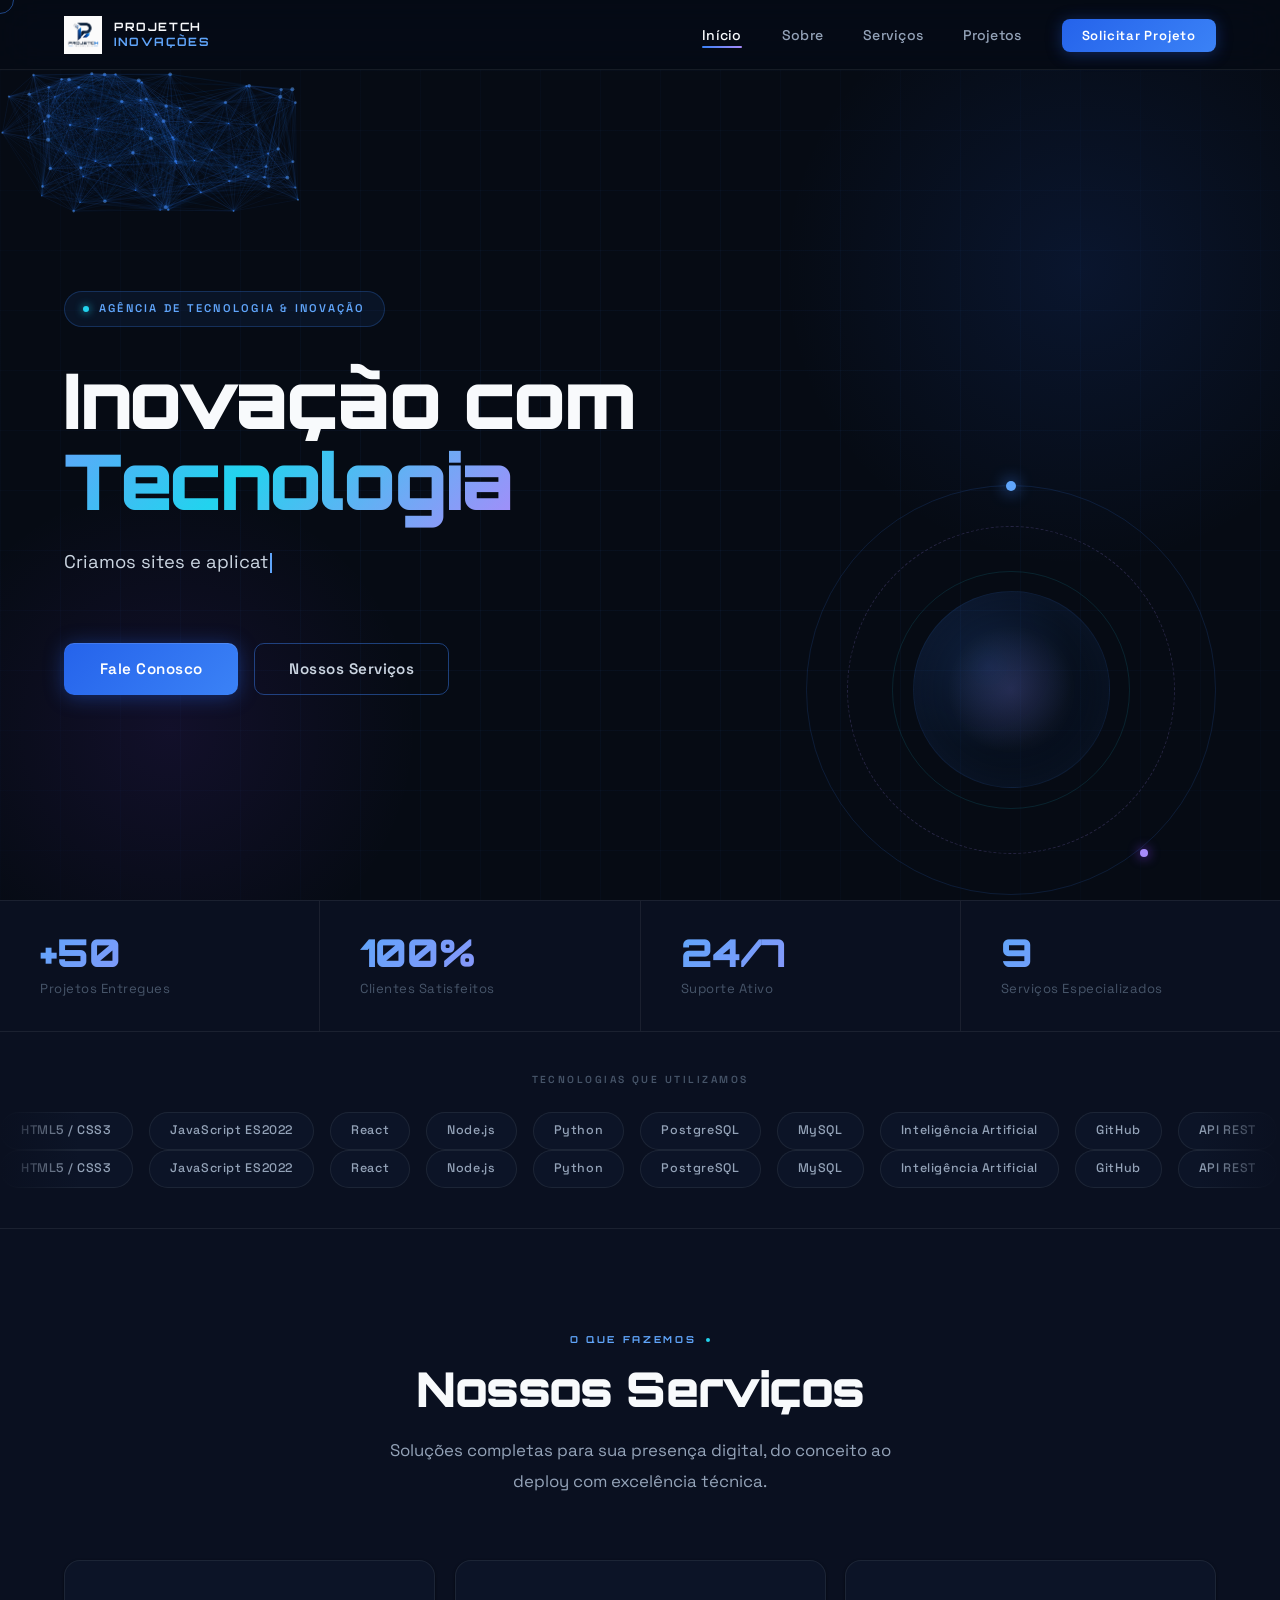
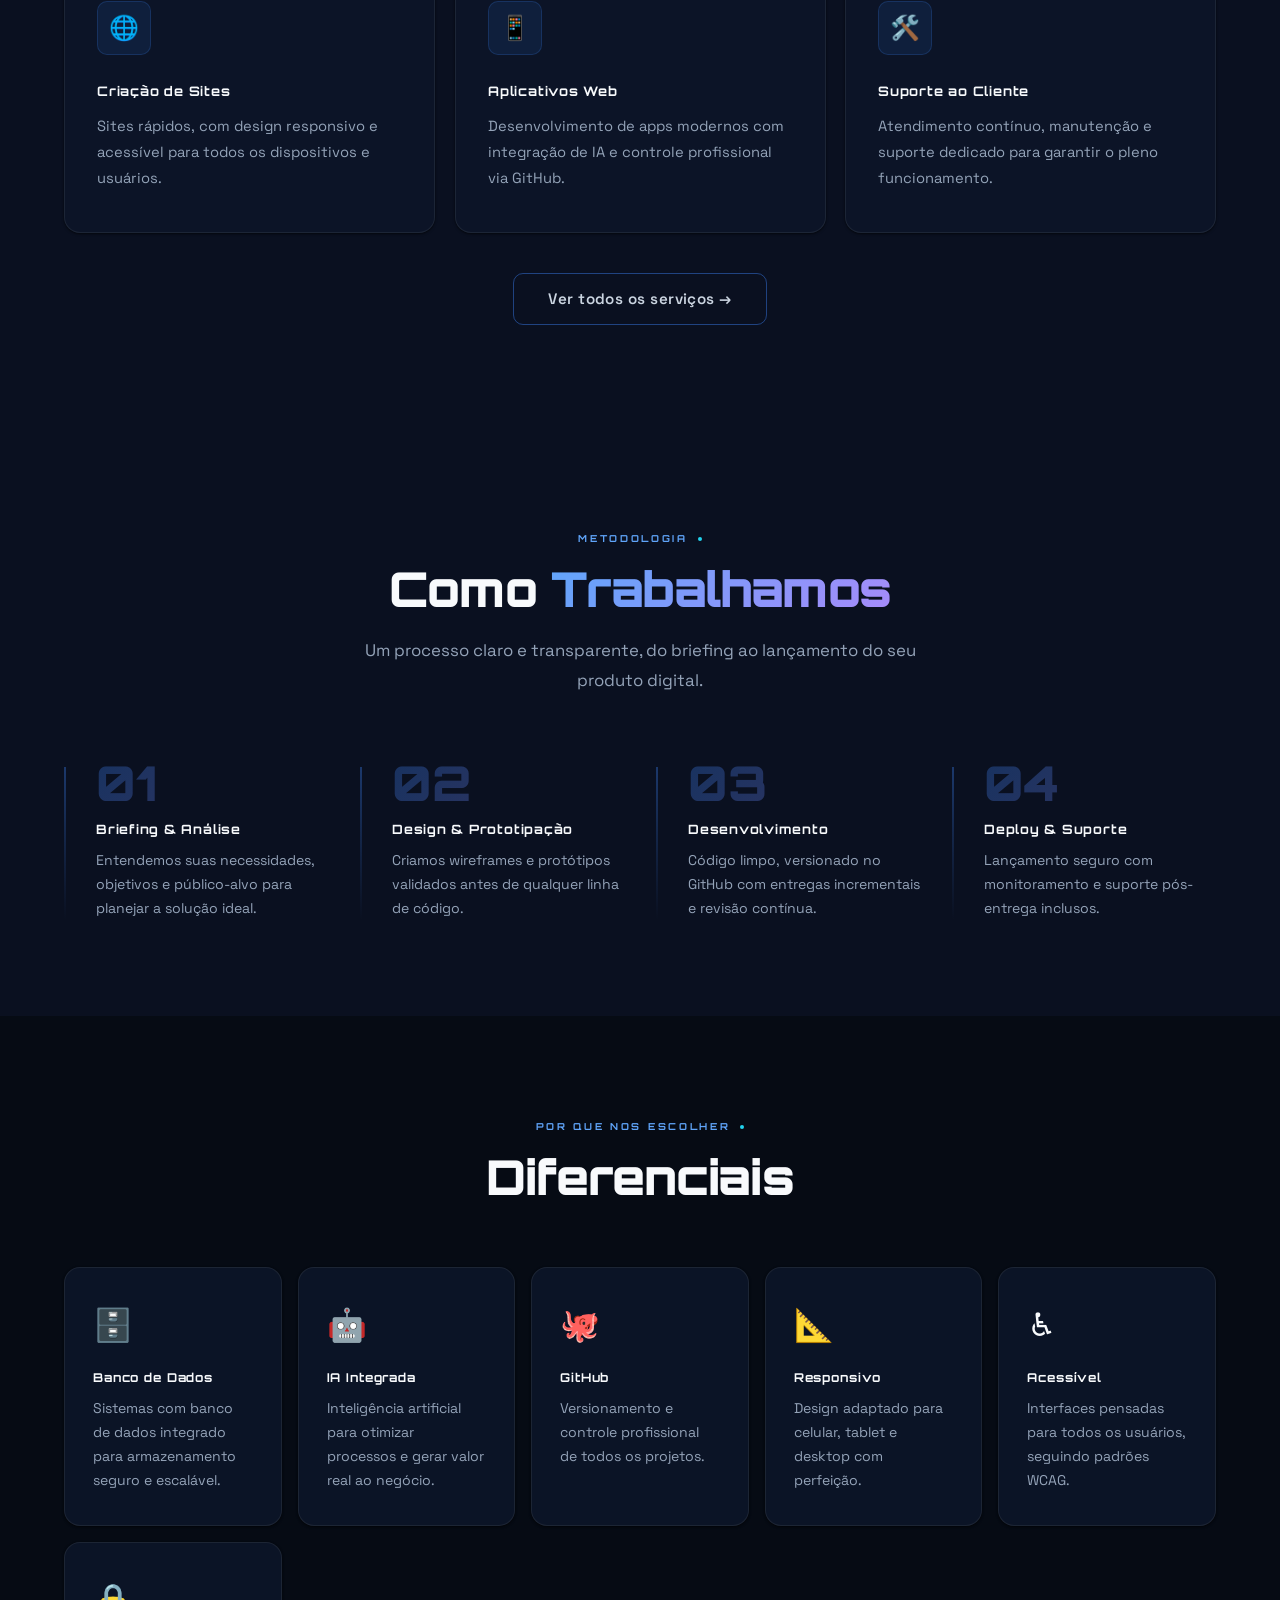
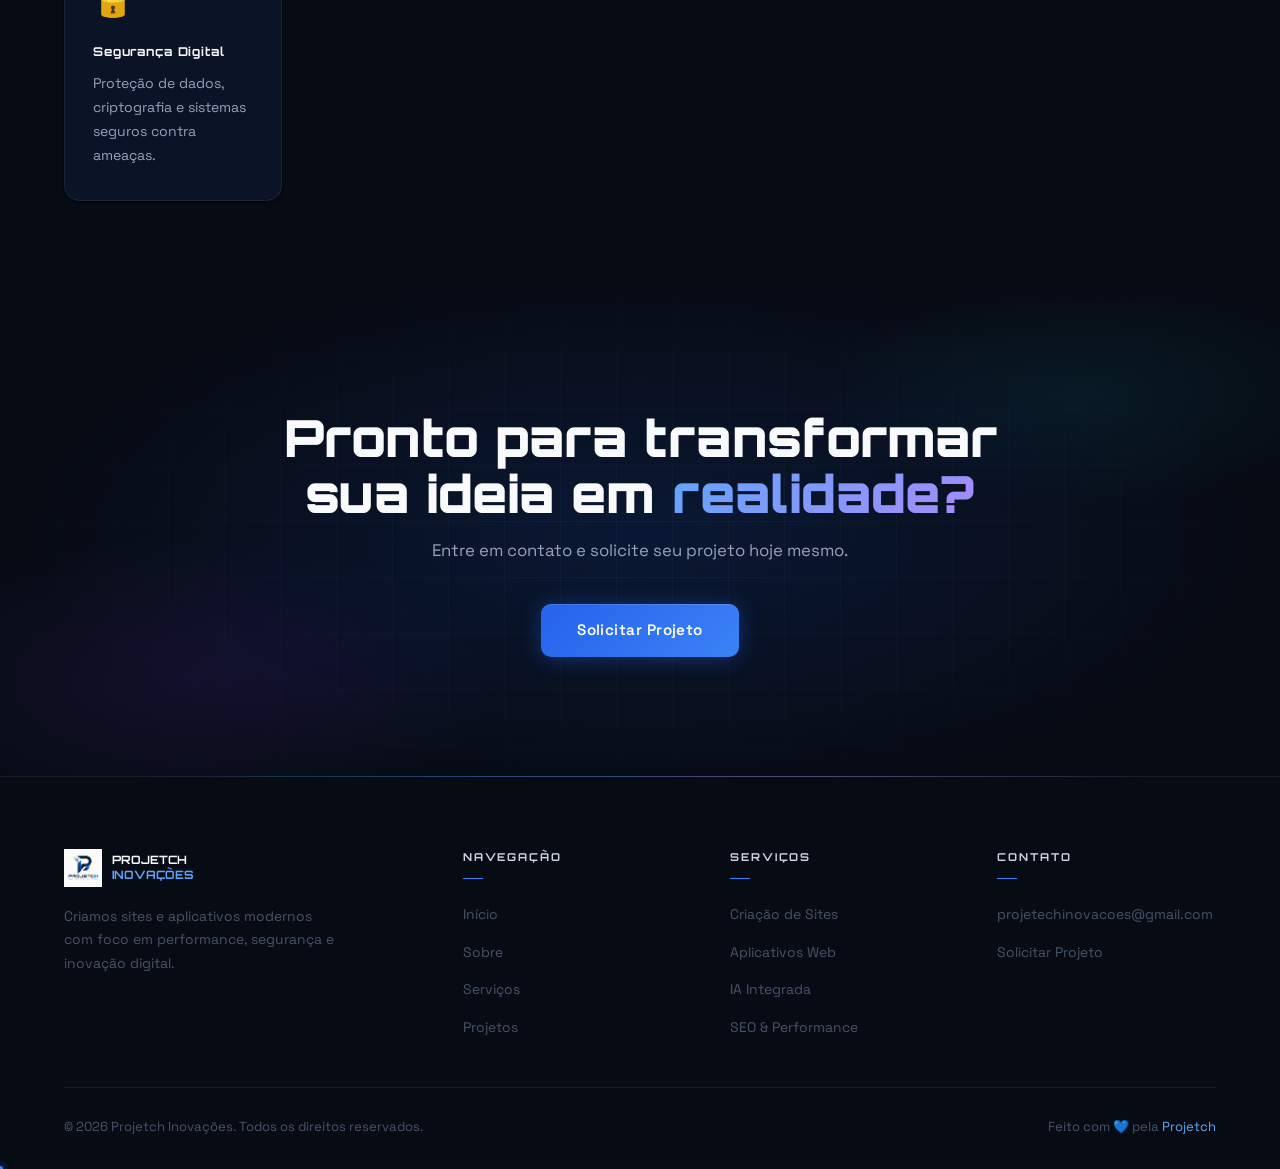
==== index.html @ 0b5f87e4 "redesign: dark premium theme with modern interactivity - Complete visual overhaul to dark tech aesth" ====
<!DOCTYPE html>
<html lang="pt-BR">
<head>
  <meta charset="UTF-8">
  <meta name="viewport" content="width=device-width, initial-scale=1.0">
  <meta name="description" content="Projetch Inovações — Agência de tecnologia especializada em sites, aplicativos, IA integrada e segurança digital.">
  <title>Projetch Inovações | Início</title>
  <link rel="preconnect" href="https://fonts.googleapis.com">
  <link rel="preconnect" href="https://fonts.gstatic.com" crossorigin>
  <link rel="stylesheet" href="style.css">
</head>
<body>

<!-- ══ LOADING SCREEN ══ -->
<div id="loader" aria-hidden="true">
  <div class="loader-logo">PROJETCH</div>
  <div class="loader-bar"><div class="loader-bar-fill"></div></div>
</div>

<!-- ══ NAV ══ -->
<nav role="navigation" aria-label="Navegação principal">
  <a class="nav-logo" href="index.html" aria-label="Projetch Inovações — Página inicial">
    <img src="logo_Projetch.png" alt="Logo Projetch" onerror="this.style.display='none'">
    <div class="nav-logo-text">PROJETCH<br><span>INOVAÇÕES</span></div>
  </a>
  <ul class="nav-links" role="list">
    <li><a href="index.html">Início</a></li>
    <li><a href="sobre.html">Sobre</a></li>
    <li><a href="servicos.html">Serviços</a></li>
    <li><a href="projetos.html">Projetos</a></li>
    <li><a href="contato.html" class="nav-cta">Solicitar Projeto</a></li>
  </ul>
  <button class="hamburger" id="hamburger" onclick="toggleMobile()" aria-label="Abrir menu" aria-expanded="false">
    <span></span><span></span><span></span>
  </button>
</nav>

<!-- ══ MOBILE MENU ══ -->
<nav class="mobile-menu" id="mobile-menu" aria-label="Menu mobile">
  <a href="index.html">Início</a>
  <a href="sobre.html">Sobre</a>
  <a href="servicos.html">Serviços</a>
  <a href="projetos.html">Projetos</a>
  <a href="contato.html">Solicitar Projeto</a>
</nav>

<!-- ══ HERO ══ -->
<div class="hero-wrap">
  <section class="hero" aria-label="Seção principal">
    <div class="hero-bg" aria-hidden="true"></div>
    <div class="hero-grid" aria-hidden="true"></div>
    <canvas id="hero-canvas" aria-hidden="true"></canvas>

    <div class="hero-content">
      <div class="hero-badge" aria-label="Categoria">Agência de Tecnologia &amp; Inovação</div>
      <h1>Inovação com<br><em>Tecnologia</em></h1>
      <div class="hero-typed-wrap" aria-live="polite"></div>
      <div class="hero-btns">
        <a class="btn-primary" href="contato.html">Fale Conosco</a>
        <a class="btn-ghost" href="servicos.html">Nossos Serviços</a>
      </div>
    </div>

    <div class="hero-visual" aria-hidden="true">
      <div class="hero-ring"></div>
      <div class="hero-ring2"></div>
      <div class="hero-ring3"></div>
      <div class="hero-orb"></div>
    </div>
  </section>
</div>

<!-- ══ STATS BAR ══ -->
<div class="stats-bar" role="list" aria-label="Estatísticas">
  <div class="stat-item reveal" role="listitem">
    <div class="stat-num" data-target="50">+50</div>
    <div class="stat-label">Projetos Entregues</div>
  </div>
  <div class="stat-item reveal" role="listitem">
    <div class="stat-num">100%</div>
    <div class="stat-label">Clientes Satisfeitos</div>
  </div>
  <div class="stat-item reveal" role="listitem">
    <div class="stat-num">24/7</div>
    <div class="stat-label">Suporte Ativo</div>
  </div>
  <div class="stat-item reveal" role="listitem">
    <div class="stat-num" data-target="9">9+</div>
    <div class="stat-label">Serviços Especializados</div>
  </div>
</div>

<!-- ══ TECH STRIP ══ -->
<div class="tech-section" aria-label="Tecnologias utilizadas">
  <div class="tech-label">Tecnologias que utilizamos</div>
  <div class="tech-track-wrap">
    <div class="tech-track" role="list">
      <div class="tech-pill" role="listitem">HTML5 / CSS3</div>
      <div class="tech-pill" role="listitem">JavaScript ES2022</div>
      <div class="tech-pill" role="listitem">React</div>
      <div class="tech-pill" role="listitem">Node.js</div>
      <div class="tech-pill" role="listitem">Python</div>
      <div class="tech-pill" role="listitem">PostgreSQL</div>
      <div class="tech-pill" role="listitem">MySQL</div>
      <div class="tech-pill" role="listitem">Inteligência Artificial</div>
      <div class="tech-pill" role="listitem">GitHub</div>
      <div class="tech-pill" role="listitem">API REST</div>
      <div class="tech-pill" role="listitem">Segurança Digital</div>
      <div class="tech-pill" role="listitem">PWA</div>
      <div class="tech-pill" role="listitem">SEO</div>
      <div class="tech-pill" role="listitem">Docker</div>
    </div>
  </div>
</div>

<!-- ══ SERVIÇOS PREVIEW ══ -->
<section class="home-services" aria-labelledby="services-title">
  <div class="section-head center">
    <div class="section-label reveal">O que fazemos</div>
    <h2 class="section-title reveal" id="services-title">Nossos Serviços</h2>
    <p class="section-sub reveal">Soluções completas para sua presença digital, do conceito ao deploy com excelência técnica.</p>
  </div>
  <div class="home-services-grid">
    <article class="service-card reveal" aria-label="Criação de Sites">
      <div class="service-icon" aria-hidden="true">🌐</div>
      <h3>Criação de Sites</h3>
      <p>Sites rápidos, com design responsivo e acessível para todos os dispositivos e usuários.</p>
    </article>
    <article class="service-card reveal" aria-label="Aplicativos Web">
      <div class="service-icon" aria-hidden="true">📱</div>
      <h3>Aplicativos Web</h3>
      <p>Desenvolvimento de apps modernos com integração de IA e controle profissional via GitHub.</p>
    </article>
    <article class="service-card reveal" aria-label="Suporte ao Cliente">
      <div class="service-icon" aria-hidden="true">🛠️</div>
      <h3>Suporte ao Cliente</h3>
      <p>Atendimento contínuo, manutenção e suporte dedicado para garantir o pleno funcionamento.</p>
    </article>
  </div>
  <div style="text-align:center; margin-top:2.5rem;">
    <a class="btn-ghost" href="servicos.html">Ver todos os serviços →</a>
  </div>
</section>

<!-- ══ COMO TRABALHAMOS ══ -->
<section class="process-section" aria-labelledby="process-title">
  <div class="section-head center">
    <div class="section-label reveal">Metodologia</div>
    <h2 class="section-title reveal" id="process-title">Como <span class="hl">Trabalhamos</span></h2>
    <p class="section-sub reveal">Um processo claro e transparente, do briefing ao lançamento do seu produto digital.</p>
  </div>
  <div class="process-grid">
    <div class="process-card reveal">
      <span class="process-num">01</span>
      <h4>Briefing &amp; Análise</h4>
      <p>Entendemos suas necessidades, objetivos e público-alvo para planejar a solução ideal.</p>
    </div>
    <div class="process-card reveal">
      <span class="process-num">02</span>
      <h4>Design &amp; Prototipação</h4>
      <p>Criamos wireframes e protótipos validados antes de qualquer linha de código.</p>
    </div>
    <div class="process-card reveal">
      <span class="process-num">03</span>
      <h4>Desenvolvimento</h4>
      <p>Código limpo, versionado no GitHub com entregas incrementais e revisão contínua.</p>
    </div>
    <div class="process-card reveal">
      <span class="process-num">04</span>
      <h4>Deploy &amp; Suporte</h4>
      <p>Lançamento seguro com monitoramento e suporte pós-entrega inclusos.</p>
    </div>
  </div>
</section>

<!-- ══ DIFERENCIAIS ══ -->
<section class="home-diff" aria-labelledby="diff-title">
  <div class="section-head center">
    <div class="section-label reveal">Por que nos escolher</div>
    <h2 class="section-title reveal" id="diff-title">Diferenciais</h2>
  </div>
  <div class="home-diff-grid">
    <article class="diff-card reveal">
      <span class="diff-icon" aria-hidden="true">🗄️</span>
      <h4>Banco de Dados</h4>
      <p>Sistemas com banco de dados integrado para armazenamento seguro e escalável.</p>
    </article>
    <article class="diff-card reveal">
      <span class="diff-icon" aria-hidden="true">🤖</span>
      <h4>IA Integrada</h4>
      <p>Inteligência artificial para otimizar processos e gerar valor real ao negócio.</p>
    </article>
    <article class="diff-card reveal">
      <span class="diff-icon" aria-hidden="true">🐙</span>
      <h4>GitHub</h4>
      <p>Versionamento e controle profissional de todos os projetos.</p>
    </article>
    <article class="diff-card reveal">
      <span class="diff-icon" aria-hidden="true">📐</span>
      <h4>Responsivo</h4>
      <p>Design adaptado para celular, tablet e desktop com perfeição.</p>
    </article>
    <article class="diff-card reveal">
      <span class="diff-icon" aria-hidden="true">♿</span>
      <h4>Acessível</h4>
      <p>Interfaces pensadas para todos os usuários, seguindo padrões WCAG.</p>
    </article>
    <article class="diff-card reveal">
      <span class="diff-icon" aria-hidden="true">🔒</span>
      <h4>Segurança Digital</h4>
      <p>Proteção de dados, criptografia e sistemas seguros contra ameaças.</p>
    </article>
  </div>
</section>

<!-- ══ CTA ══ -->
<section class="cta-section" aria-labelledby="cta-title">
  <h2 class="reveal" id="cta-title">Pronto para transformar<br>sua ideia em <span class="hl">realidade?</span></h2>
  <p class="reveal">Entre em contato e solicite seu projeto hoje mesmo.</p>
  <a class="btn-primary reveal" href="contato.html">Solicitar Projeto</a>
</section>

<!-- ══ FOOTER ══ -->
<footer role="contentinfo">
  <div class="footer-inner">
    <div class="footer-brand">
      <div class="fb-logo">
        <img src="logo_Projetch.png" alt="Projetch" onerror="this.style.display='none'">
        <div class="fb-logo-text">PROJETCH<br><span>INOVAÇÕES</span></div>
      </div>
      <p>Criamos sites e aplicativos modernos com foco em performance, segurança e inovação digital.</p>
    </div>
    <div class="footer-col">
      <h5>Navegação</h5>
      <ul>
        <li><a href="index.html">Início</a></li>
        <li><a href="sobre.html">Sobre</a></li>
        <li><a href="servicos.html">Serviços</a></li>
        <li><a href="projetos.html">Projetos</a></li>
      </ul>
    </div>
    <div class="footer-col">
      <h5>Serviços</h5>
      <ul>
        <li><a href="servicos.html">Criação de Sites</a></li>
        <li><a href="servicos.html">Aplicativos Web</a></li>
        <li><a href="servicos.html">IA Integrada</a></li>
        <li><a href="servicos.html">SEO &amp; Performance</a></li>
      </ul>
    </div>
    <div class="footer-col">
      <h5>Contato</h5>
      <ul>
        <li><a href="mailto:projetechinovacoes@gmail.com">projetechinovacoes@gmail.com</a></li>
        <li><a href="contato.html">Solicitar Projeto</a></li>
      </ul>
    </div>
  </div>
  <div class="footer-bottom">
    <p>© 2026 Projetch Inovações. Todos os direitos reservados.</p>
    <p>Feito com 💙 pela <a href="index.html">Projetch</a></p>
  </div>
</footer>

<div class="toast" id="toast" role="status" aria-live="polite"></div>
<script src="main.js"></script>
</body>
</html>
---- style.css ----
@import url('https://fonts.googleapis.com/css2?family=Orbitron:wght@400;600;700;900&family=Space+Grotesk:wght@300;400;500;600;700&display=swap');

/* ═══════════════════════════════════════════════════════════
   PROJETCH INOVAÇÕES — Design System v2.0
   Tema: Dark Premium | Stack: HTML5 + CSS3 + Vanilla JS ES2022
   ═══════════════════════════════════════════════════════════ */

/* ── TOKENS ───────────────────────────────────────────────── */
:root {
  /* Backgrounds */
  --bg-0:      #060B14;
  --bg-1:      #0A1020;
  --bg-2:      #0D1628;
  --bg-3:      #111E35;
  --bg-card:   rgba(13, 22, 40, 0.9);
  --bg-glass:  rgba(255, 255, 255, 0.04);
  --bg-glass-h:rgba(255, 255, 255, 0.07);

  /* Brand colors */
  --blue:      #3B82F6;
  --blue-d:    #2563EB;
  --blue-l:    #60A5FA;
  --blue-xl:   #93C5FD;
  --cyan:      #22D3EE;
  --purple:    #A78BFA;
  --purple-d:  #7C3AED;
  --indigo:    #818CF8;
  --emerald:   #34D399;

  /* Borders */
  --border:    rgba(255, 255, 255, 0.07);
  --border-h:  rgba(59, 130, 246, 0.45);
  --border-p:  rgba(167, 139, 250, 0.4);

  /* Text */
  --t1: #F8FAFC;
  --t2: #CBD5E1;
  --t3: #94A3B8;
  --t4: #475569;

  /* Glows */
  --glow-blue:   0 0 40px rgba(59, 130, 246, 0.18);
  --glow-purple: 0 0 40px rgba(167, 139, 250, 0.18);
  --glow-strong: 0 0 60px rgba(59, 130, 246, 0.28);

  /* Shadows */
  --shadow-sm: 0 1px 3px rgba(0,0,0,0.4), 0 1px 2px rgba(0,0,0,0.3);
  --shadow-md: 0 4px 16px rgba(0,0,0,0.5), 0 2px 4px rgba(0,0,0,0.3);
  --shadow-lg: 0 12px 40px rgba(0,0,0,0.6), 0 4px 12px rgba(0,0,0,0.4);
  --shadow-xl: 0 24px 64px rgba(0,0,0,0.7), 0 8px 24px rgba(0,0,0,0.5);

  /* Typography */
  --font-display: 'Orbitron', monospace;
  --font-body:    'Space Grotesk', system-ui, sans-serif;

  /* Easing */
  --ease:        cubic-bezier(0.22, 1, 0.36, 1);
  --ease-spring: cubic-bezier(0.34, 1.56, 0.64, 1);
  --t-fast:      0.18s;
  --t-base:      0.32s;
  --t-slow:      0.55s;

  /* Misc */
  --blur-glass: blur(20px) saturate(160%);
  --radius-sm:  10px;
  --radius-md:  16px;
  --radius-lg:  22px;
}

/* ── RESET ────────────────────────────────────────────────── */
*, *::before, *::after { box-sizing: border-box; margin: 0; padding: 0; }

html {
  scroll-behavior: smooth;
  font-size: 16px;
  color-scheme: dark;
}

body {
  background: var(--bg-0);
  color: var(--t1);
  font-family: var(--font-body);
  font-weight: 400;
  overflow-x: hidden;
  -webkit-font-smoothing: antialiased;
  -moz-osx-font-smoothing: grayscale;
  cursor: none;
  line-height: 1.6;
}

::selection { background: rgba(59,130,246,0.25); color: var(--blue-l); }

img, video { max-width: 100%; height: auto; }
a { text-decoration: none; color: inherit; }
button { font-family: var(--font-body); }

/* ── SCROLLBAR ────────────────────────────────────────────── */
::-webkit-scrollbar { width: 4px; }
::-webkit-scrollbar-track { background: var(--bg-0); }
::-webkit-scrollbar-thumb {
  background: linear-gradient(180deg, var(--blue), var(--purple));
  border-radius: 4px;
}

/* ── SCROLL PROGRESS ──────────────────────────────────────── */
#scroll-progress {
  position: fixed; top: 0; left: 0; height: 2px; z-index: 9999; width: 0%;
  background: linear-gradient(90deg, var(--blue), var(--cyan), var(--purple));
  transition: width 0.08s linear;
}

/* ── CURSOR ───────────────────────────────────────────────── */
.cursor {
  width: 6px; height: 6px; border-radius: 50%;
  background: var(--blue); position: fixed; z-index: 99999;
  pointer-events: none; transform: translate(-50%,-50%);
  transition: width var(--t-fast), height var(--t-fast), background var(--t-fast), opacity var(--t-fast);
  mix-blend-mode: normal;
  box-shadow: 0 0 10px var(--blue);
}
.cursor-ring {
  width: 28px; height: 28px; border-radius: 50%;
  border: 1.5px solid rgba(59,130,246,0.5);
  position: fixed; z-index: 99998;
  pointer-events: none; transform: translate(-50%,-50%);
  transition: width var(--t-base) var(--ease), height var(--t-base) var(--ease),
              border-color var(--t-base);
}
.cursor.hover  { width: 14px; height: 14px; background: var(--purple); box-shadow: 0 0 12px var(--purple); }
.cursor-ring.hover { width: 42px; height: 42px; border-color: rgba(167,139,250,0.45); }

/* ── LOADING SCREEN ───────────────────────────────────────── */
#loader {
  position: fixed; inset: 0; z-index: 99990;
  background: var(--bg-0);
  display: flex; align-items: center; justify-content: center; flex-direction: column; gap: 1.5rem;
  transition: opacity 0.6s var(--ease), visibility 0.6s;
}
#loader.hidden { opacity: 0; visibility: hidden; pointer-events: none; }
.loader-logo {
  font-family: var(--font-display); font-size: 1.4rem; font-weight: 900; letter-spacing: 0.2em;
  background: linear-gradient(135deg, var(--blue-l), var(--purple));
  -webkit-background-clip: text; -webkit-text-fill-color: transparent; background-clip: text;
  animation: loader-pulse 1.2s ease-in-out infinite;
}
@keyframes loader-pulse { 0%,100%{opacity:1;} 50%{opacity:0.4;} }
.loader-bar {
  width: 180px; height: 2px; background: var(--bg-3); border-radius: 2px; overflow: hidden;
}
.loader-bar-fill {
  height: 100%; width: 0%;
  background: linear-gradient(90deg, var(--blue), var(--purple));
  border-radius: 2px;
  animation: loader-fill 1.2s var(--ease) forwards;
}
@keyframes loader-fill { to { width: 100%; } }

/* ── NAVIGATION ───────────────────────────────────────────── */
nav {
  position: fixed; top: 0; left: 0; right: 0; z-index: 1000;
  display: flex; align-items: center; justify-content: space-between;
  padding: 0 5vw; height: 70px;
  background: rgba(6, 11, 20, 0.7);
  backdrop-filter: var(--blur-glass);
  -webkit-backdrop-filter: var(--blur-glass);
  border-bottom: 1px solid var(--border);
  transition: background var(--t-base) var(--ease), border-color var(--t-base);
}
nav.scrolled {
  background: rgba(6, 11, 20, 0.95);
  border-color: rgba(59,130,246,0.15);
  box-shadow: 0 4px 32px rgba(0,0,0,0.5);
}
nav::after {
  content: ''; position: absolute; bottom: -1px; left: 5%; right: 5%; height: 1px;
  background: linear-gradient(90deg, transparent, var(--blue), var(--purple), transparent);
  opacity: 0; transition: opacity var(--t-slow);
}
nav.scrolled::after { opacity: 0.4; }

.nav-logo { display: flex; align-items: center; gap: 12px; }
.nav-logo img { height: 38px; width: auto; object-fit: contain; transition: transform var(--t-base) var(--ease); }
.nav-logo:hover img { transform: scale(1.05); }
.nav-logo-text { font-family: var(--font-display); font-size: 0.72rem; font-weight: 700; color: var(--t1); letter-spacing: 0.14em; line-height: 1.3; }
.nav-logo-text span { color: var(--blue-l); }

.nav-links { display: flex; gap: 2.5rem; list-style: none; }
.nav-links a {
  font-weight: 500; font-size: 0.88rem; color: var(--t3); letter-spacing: 0.02em;
  transition: color var(--t-base); position: relative; padding-bottom: 4px;
}
.nav-links a::after {
  content: ''; position: absolute; bottom: 0; left: 50%; right: 50%; height: 1.5px;
  background: linear-gradient(90deg, var(--blue), var(--purple));
  border-radius: 2px; transition: left var(--t-base) var(--ease), right var(--t-base) var(--ease);
}
.nav-links a:hover, .nav-links a.active-link { color: var(--t1); }
.nav-links a:hover::after, .nav-links a.active-link::after { left: 0; right: 0; }

.nav-cta {
  background: linear-gradient(135deg, var(--blue-d), var(--blue)) !important;
  color: #fff !important; padding: 8px 20px !important; border-radius: 8px !important;
  font-weight: 600 !important; font-size: 0.82rem !important; letter-spacing: 0.06em !important;
  box-shadow: 0 2px 16px rgba(37,99,235,0.35) !important;
  transition: transform var(--t-base) var(--ease), box-shadow var(--t-base) !important;
}
.nav-cta:hover {
  transform: translateY(-1px) !important;
  box-shadow: 0 6px 24px rgba(37,99,235,0.5) !important;
  color: #fff !important;
}
.nav-cta::after { display: none !important; }

/* ── HAMBURGER ────────────────────────────────────────────── */
.hamburger { display: none; flex-direction: column; gap: 5px; cursor: pointer; padding: 5px; }
.hamburger span { display: block; width: 24px; height: 1.5px; background: var(--t2); border-radius: 2px; transition: var(--t-base) var(--ease); }
.hamburger.open span:nth-child(1) { transform: translateY(6.5px) rotate(45deg); }
.hamburger.open span:nth-child(2) { opacity: 0; transform: scaleX(0); }
.hamburger.open span:nth-child(3) { transform: translateY(-6.5px) rotate(-45deg); }

/* ── MOBILE MENU ──────────────────────────────────────────── */
.mobile-menu {
  display: none; position: fixed; top: 70px; left: 0; right: 0; z-index: 999;
  background: rgba(6, 11, 20, 0.97);
  backdrop-filter: var(--blur-glass); -webkit-backdrop-filter: var(--blur-glass);
  padding: 1.5rem 5vw 2rem; flex-direction: column; gap: 0;
  border-bottom: 1px solid var(--border);
  box-shadow: 0 20px 60px rgba(0,0,0,0.7);
  transform: translateY(-8px); opacity: 0;
}
.mobile-menu.open { display: flex; animation: slideDown 0.3s var(--ease) forwards; }
@keyframes slideDown {
  from { transform: translateY(-10px); opacity: 0; }
  to   { transform: translateY(0);     opacity: 1; }
}
.mobile-menu a {
  font-weight: 500; font-size: 1rem; color: var(--t3);
  padding: 1rem 0; border-bottom: 1px solid var(--border);
  transition: color var(--t-base), padding-left var(--t-base);
}
.mobile-menu a:hover { color: var(--blue-l); padding-left: 6px; }
.mobile-menu a:last-child { border-bottom: none; }

/* ── BUTTONS ──────────────────────────────────────────────── */
.btn-primary {
  position: relative; overflow: hidden;
  background: linear-gradient(135deg, var(--blue-d) 0%, var(--blue) 100%);
  color: #fff; font-family: var(--font-body); font-weight: 600; font-size: 0.95rem;
  padding: 14px 36px; border: none; border-radius: var(--radius-sm); cursor: pointer;
  letter-spacing: 0.03em; display: inline-block; isolation: isolate;
  box-shadow: 0 2px 20px rgba(37,99,235,0.4), inset 0 1px 0 rgba(255,255,255,0.12);
  transition: transform var(--t-base) var(--ease), box-shadow var(--t-base);
}
.btn-primary::before {
  content: ''; position: absolute; top: 0; left: -100%; width: 60%; height: 100%;
  background: linear-gradient(90deg, transparent, rgba(255,255,255,0.18), transparent);
  transition: left 0.6s ease; z-index: 1;
}
.btn-primary:hover { transform: translateY(-2px); box-shadow: 0 6px 32px rgba(37,99,235,0.55), inset 0 1px 0 rgba(255,255,255,0.15); }
.btn-primary:hover::before { left: 160%; }
.btn-primary:focus-visible { outline: 2px solid var(--blue-l); outline-offset: 3px; }

.btn-ghost {
  position: relative; overflow: hidden;
  background: transparent; color: var(--t2);
  font-family: var(--font-body); font-weight: 600; font-size: 0.95rem;
  padding: 13px 34px; border-radius: var(--radius-sm); cursor: pointer;
  letter-spacing: 0.03em; display: inline-block;
  border: 1px solid var(--border-h);
  transition: color var(--t-base), transform var(--t-base) var(--ease), box-shadow var(--t-base), border-color var(--t-base), background var(--t-base);
}
.btn-ghost:hover {
  color: var(--blue-l); transform: translateY(-2px);
  box-shadow: 0 4px 24px rgba(59,130,246,0.2); border-color: var(--blue);
  background: rgba(59,130,246,0.08);
}
.btn-ghost:focus-visible { outline: 2px solid var(--blue-l); outline-offset: 3px; }

/* ── SECTIONS ─────────────────────────────────────────────── */
section { padding: 6rem 5vw; }

.section-label {
  display: inline-flex; align-items: center; gap: 10px;
  font-family: var(--font-display); font-size: 0.6rem; font-weight: 700;
  letter-spacing: 0.28em; text-transform: uppercase;
  color: var(--blue-l); margin-bottom: 1rem;
}
.section-label::before {
  content: ''; display: block; width: 20px; height: 1.5px;
  background: linear-gradient(90deg, var(--blue), var(--cyan)); flex-shrink: 0;
}
.section-label::after {
  content: ''; display: block; width: 4px; height: 4px; border-radius: 50%;
  background: var(--cyan); flex-shrink: 0;
}

.section-title {
  font-family: var(--font-display);
  font-size: clamp(1.8rem, 4vw, 3rem); font-weight: 900;
  color: var(--t1); margin-bottom: 1.2rem; line-height: 1.1; letter-spacing: -0.02em;
}
.section-title .hl {
  background: linear-gradient(135deg, var(--blue-l) 0%, var(--purple) 100%);
  -webkit-background-clip: text; -webkit-text-fill-color: transparent; background-clip: text;
}
.section-sub {
  color: var(--t3); font-size: 1.05rem; font-weight: 400; line-height: 1.8; max-width: 560px;
}
.section-head { margin-bottom: 4rem; }
.section-head.center { text-align: center; }
.section-head.center .section-sub { margin: 0 auto; }
.section-head.center .section-label { justify-content: center; }
.section-head.center .section-label::before { display: none; }

/* ── PAGE HEADER ──────────────────────────────────────────── */
.page-header {
  padding: 9rem 5vw 5rem; position: relative; overflow: hidden;
  background: linear-gradient(160deg, var(--bg-1) 0%, var(--bg-0) 100%);
}
.page-header::before {
  content: ''; position: absolute; inset: 0;
  background-image:
    linear-gradient(rgba(59,130,246,0.06) 1px, transparent 1px),
    linear-gradient(90deg, rgba(59,130,246,0.06) 1px, transparent 1px);
  background-size: 60px 60px;
  mask-image: radial-gradient(ellipse 80% 80% at 50% 50%, black 20%, transparent 100%);
}
.page-header::after {
  content: ''; position: absolute; inset: 0;
  background: radial-gradient(ellipse 60% 70% at 50% 0%, rgba(59,130,246,0.1) 0%, transparent 70%);
}
.page-header > * { position: relative; z-index: 1; }

/* ── HERO ─────────────────────────────────────────────────── */
.hero-wrap { padding-top: 70px; }
.hero {
  min-height: calc(100vh - 70px); display: flex; align-items: center;
  padding: 5rem 5vw 4rem; position: relative; overflow: hidden;
  background: var(--bg-0);
}

/* Animated gradient orbs in background */
.hero-bg {
  position: absolute; inset: 0; pointer-events: none; overflow: hidden;
}
.hero-bg::before {
  content: ''; position: absolute;
  width: 600px; height: 600px; border-radius: 50%;
  background: radial-gradient(circle, rgba(37,99,235,0.12) 0%, transparent 70%);
  top: -100px; right: -100px;
  animation: orb-float 8s ease-in-out infinite;
}
.hero-bg::after {
  content: ''; position: absolute;
  width: 500px; height: 500px; border-radius: 50%;
  background: radial-gradient(circle, rgba(124,58,237,0.10) 0%, transparent 70%);
  bottom: -80px; left: -80px;
  animation: orb-float 10s ease-in-out infinite reverse;
}
@keyframes orb-float {
  0%,100% { transform: translate(0, 0) scale(1); }
  50%      { transform: translate(30px, -20px) scale(1.05); }
}

/* Grid background */
.hero-grid {
  position: absolute; inset: 0; pointer-events: none;
  background-image:
    linear-gradient(rgba(59,130,246,0.05) 1px, transparent 1px),
    linear-gradient(90deg, rgba(59,130,246,0.05) 1px, transparent 1px);
  background-size: 60px 60px;
  mask-image: radial-gradient(ellipse 90% 90% at 50% 50%, black 20%, transparent 100%);
}

/* Canvas particles */
#hero-canvas {
  position: absolute; inset: 0; pointer-events: none;
}

.hero-content { position: relative; z-index: 2; max-width: 720px; }

.hero-badge {
  display: inline-flex; align-items: center; gap: 10px;
  background: rgba(59,130,246,0.08); border: 1px solid rgba(59,130,246,0.25);
  color: var(--blue-l); font-size: 0.7rem; font-weight: 600;
  letter-spacing: 0.2em; text-transform: uppercase;
  padding: 8px 18px; border-radius: 30px; margin-bottom: 2rem;
  animation: fadeUp 0.8s var(--ease) forwards;
}
.hero-badge::before {
  content: ''; width: 6px; height: 6px; border-radius: 50%;
  background: var(--cyan); flex-shrink: 0;
  animation: pulse-dot 2s ease infinite;
  box-shadow: 0 0 8px var(--cyan);
}
@keyframes pulse-dot {
  0%,100% { transform: scale(1); opacity: 1; }
  50%      { transform: scale(0.5); opacity: 0.4; }
}

.hero h1 {
  font-family: var(--font-display);
  font-size: clamp(2.4rem, 6vw, 4.8rem); font-weight: 900;
  line-height: 1.06; letter-spacing: -0.025em; color: var(--t1);
  margin-bottom: 1.5rem;
  animation: fadeUp 0.9s 0.1s var(--ease) both;
}
.hero h1 em {
  font-style: normal;
  background: linear-gradient(135deg, var(--blue-l) 0%, var(--cyan) 40%, var(--purple) 100%);
  -webkit-background-clip: text; -webkit-text-fill-color: transparent; background-clip: text;
}

.hero-typed-wrap {
  font-size: clamp(1rem, 1.8vw, 1.15rem); color: var(--t2);
  line-height: 1.8; max-width: 560px; margin-bottom: 2.5rem;
  animation: fadeUp 1s 0.2s var(--ease) both;
  min-height: 3.6rem;
}
.typed-cursor {
  display: inline-block; width: 2px; height: 1.1em; background: var(--blue-l);
  vertical-align: text-bottom; margin-left: 2px;
  animation: blink 0.8s step-end infinite;
}
@keyframes blink { 0%,100%{opacity:1;} 50%{opacity:0;} }

.hero-btns {
  display: flex; gap: 1rem; flex-wrap: wrap;
  animation: fadeUp 1.1s 0.32s var(--ease) both;
}

.hero-visual {
  position: absolute; right: 5vw; top: 50%; transform: translateY(-50%);
  width: clamp(260px, 32vw, 460px); aspect-ratio: 1; pointer-events: none;
  animation: fadeUp 1.3s 0.22s var(--ease) both;
}
.hero-ring {
  position: absolute; inset: 0; border-radius: 50%;
  border: 1px solid rgba(59,130,246,0.15);
  animation: spin-slow 20s linear infinite;
}
.hero-ring::after {
  content: ''; position: absolute; top: -5px; left: 50%;
  width: 10px; height: 10px; border-radius: 50%;
  background: var(--blue-l); box-shadow: 0 0 16px var(--blue);
  transform: translateX(-50%);
}
.hero-ring2 {
  position: absolute; inset: 10%; border-radius: 50%;
  border: 1px dashed rgba(167,139,250,0.2);
  animation: spin-slow 14s linear infinite reverse;
}
.hero-ring2::after {
  content: ''; position: absolute; bottom: -4px; right: 8%;
  width: 8px; height: 8px; border-radius: 50%;
  background: var(--purple); box-shadow: 0 0 12px var(--purple-d);
}
.hero-ring3 {
  position: absolute; inset: 21%; border-radius: 50%;
  border: 1px solid rgba(34,211,238,0.12);
  animation: spin-slow 25s linear infinite;
}
.hero-orb {
  position: absolute; inset: 26%; border-radius: 50%;
  background: radial-gradient(circle at 38% 38%, rgba(59,130,246,0.2) 0%, rgba(59,130,246,0.05) 50%, transparent);
  border: 1px solid rgba(59,130,246,0.12);
  box-shadow: inset 0 0 40px rgba(59,130,246,0.08);
}
.hero-orb::before {
  content: ''; position: absolute; inset: 18%; border-radius: 50%;
  background: radial-gradient(circle, rgba(167,139,250,0.15), transparent 70%);
}
@keyframes spin-slow { to { transform: rotate(360deg); } }
@keyframes fadeUp {
  from { opacity: 0; transform: translateY(28px); }
  to   { opacity: 1; transform: translateY(0); }
}

/* ── STATS BAR ────────────────────────────────────────────── */
.stats-bar {
  display: flex; gap: 0; flex-wrap: wrap;
  border-top: 1px solid var(--border); border-bottom: 1px solid var(--border);
  background: var(--bg-1);
}
.stat-item {
  flex: 1; min-width: 160px; padding: 2rem 2.5rem;
  border-right: 1px solid var(--border);
  transition: background var(--t-base);
}
.stat-item:last-child { border-right: none; }
.stat-item:hover { background: var(--bg-2); }
.stat-num {
  font-family: var(--font-display); font-size: clamp(1.8rem, 3vw, 2.6rem); font-weight: 900;
  background: linear-gradient(135deg, var(--blue-l), var(--purple));
  -webkit-background-clip: text; -webkit-text-fill-color: transparent; background-clip: text;
  line-height: 1;
}
.stat-label { font-size: 0.82rem; color: var(--t4); margin-top: 0.4rem; font-weight: 400; letter-spacing: 0.04em; }

/* ── TECH STRIP ───────────────────────────────────────────── */
.tech-section {
  padding: 2.5rem 0; overflow: hidden; position: relative;
  background: var(--bg-1); border-bottom: 1px solid var(--border);
}
.tech-label {
  text-align: center; font-size: 0.64rem; font-weight: 600; letter-spacing: 0.24em;
  color: var(--t4); text-transform: uppercase; margin-bottom: 1.5rem; padding: 0 5vw;
}
.tech-track-wrap { position: relative; overflow: hidden; }
.tech-track-wrap::before,
.tech-track-wrap::after {
  content: ''; position: absolute; top: 0; bottom: 0; width: 80px; z-index: 2; pointer-events: none;
}
.tech-track-wrap::before { left: 0; background: linear-gradient(90deg, var(--bg-1), transparent); }
.tech-track-wrap::after  { right: 0; background: linear-gradient(-90deg, var(--bg-1), transparent); }

.tech-track {
  display: flex; gap: 1rem; width: max-content;
  animation: marquee 28s linear infinite;
}
.tech-track:hover { animation-play-state: paused; }
@keyframes marquee { from { transform: translateX(0); } to { transform: translateX(-50%); } }

.tech-pill {
  background: var(--bg-card); border: 1px solid var(--border);
  padding: 8px 20px; border-radius: 30px; font-size: 0.78rem; font-weight: 500;
  color: var(--t3); letter-spacing: 0.05em; white-space: nowrap;
  transition: border-color var(--t-base), color var(--t-base), box-shadow var(--t-base), transform var(--t-fast);
  cursor: default;
}
.tech-pill:hover {
  border-color: var(--blue); color: var(--blue-l);
  box-shadow: 0 0 16px rgba(59,130,246,0.2); transform: translateY(-2px);
}

/* ── SERVICE CARDS ────────────────────────────────────────── */
.services-grid {
  display: grid; grid-template-columns: repeat(auto-fit, minmax(300px, 1fr));
  gap: 1.25rem; padding: 0 5vw 6rem;
}

.service-card {
  background: var(--bg-card); border: 1px solid var(--border); border-radius: var(--radius-md);
  padding: 2.5rem 2rem; position: relative; overflow: hidden;
  box-shadow: var(--shadow-sm); isolation: isolate;
  transition: border-color var(--t-slow) var(--ease), transform var(--t-base), box-shadow var(--t-slow);
  transform-style: preserve-3d; transform: perspective(1000px) rotateX(0) rotateY(0);
  will-change: transform;
}
.service-card::before {
  content: ''; position: absolute; top: 0; left: 0; right: 0; height: 1px;
  background: linear-gradient(90deg, transparent, var(--blue), var(--purple), transparent);
  opacity: 0; transition: opacity var(--t-slow);
}
.service-card::after {
  content: ''; position: absolute; inset: 0;
  background: radial-gradient(circle at var(--mx, 50%) var(--my, 50%), rgba(59,130,246,0.06), transparent 55%);
  opacity: 0; transition: opacity 0.3s; pointer-events: none;
}
.service-card:hover {
  border-color: var(--border-h); box-shadow: var(--shadow-xl), var(--glow-blue);
}
.service-card:hover::before { opacity: 1; }
.service-card:hover::after  { opacity: 1; }

.service-icon {
  width: 54px; height: 54px; border-radius: var(--radius-sm);
  background: rgba(59,130,246,0.1); border: 1px solid rgba(59,130,246,0.2);
  display: flex; align-items: center; justify-content: center;
  margin-bottom: 1.6rem; font-size: 1.5rem; position: relative; z-index: 1;
  transition: transform var(--t-base) var(--ease-spring), background var(--t-base), box-shadow var(--t-base);
}
.service-card:hover .service-icon {
  transform: scale(1.12) rotate(-6deg);
  background: rgba(59,130,246,0.16);
  box-shadow: 0 4px 20px rgba(59,130,246,0.25);
}
.service-card h3 {
  font-family: var(--font-display); font-size: 0.82rem; font-weight: 700;
  color: var(--t1); margin-bottom: 0.8rem; letter-spacing: 0.06em;
  position: relative; z-index: 1; transition: color var(--t-base);
}
.service-card:hover h3 { color: var(--blue-l); }
.service-card p { color: var(--t3); font-size: 0.92rem; line-height: 1.75; position: relative; z-index: 1; }

.home-services { padding: 6rem 5vw; background: var(--bg-1); }
.home-services-grid { display: grid; grid-template-columns: repeat(auto-fit, minmax(280px, 1fr)); gap: 1.25rem; margin-top: 3rem; }

/* ── DIFF CARDS ───────────────────────────────────────────── */
.home-diff { padding: 6rem 5vw; background: var(--bg-0); position: relative; }
.home-diff-grid,
.diff-grid { display: grid; grid-template-columns: repeat(auto-fit, minmax(210px, 1fr)); gap: 1rem; }
.home-diff-grid { margin-top: 3rem; }
.diff-grid { padding: 0 5vw 6rem; }

.diff-card {
  background: var(--bg-card); border: 1px solid var(--border); border-radius: var(--radius-md);
  padding: 2rem 1.75rem; position: relative; overflow: hidden; isolation: isolate;
  box-shadow: var(--shadow-sm);
  transition: border-color var(--t-base), box-shadow var(--t-base), transform var(--t-base) var(--ease);
}
.diff-card::after {
  content: ''; position: absolute; bottom: 0; left: 0; right: 0; height: 2px;
  background: linear-gradient(90deg, var(--blue), var(--cyan), var(--purple));
  transform: scaleX(0); transform-origin: left; transition: transform var(--t-base) var(--ease);
}
.diff-card:hover { border-color: var(--border-h); transform: translateY(-6px); box-shadow: var(--shadow-lg), var(--glow-blue); }
.diff-card:hover::after { transform: scaleX(1); }

.diff-icon { font-size: 2rem; margin-bottom: 1rem; display: block; transition: transform var(--t-slow) var(--ease-spring); }
.diff-card:hover .diff-icon { transform: scale(1.2) rotate(8deg); }
.diff-card h4 {
  font-family: var(--font-display); font-size: 0.76rem; font-weight: 700;
  color: var(--t1); margin-bottom: 0.65rem; letter-spacing: 0.07em;
  transition: color var(--t-base);
}
.diff-card:hover h4 { color: var(--blue-l); }
.diff-card p { color: var(--t3); font-size: 0.88rem; line-height: 1.7; }

/* ── PROJECT CARDS ────────────────────────────────────────── */
.projects-grid {
  display: grid; grid-template-columns: repeat(auto-fit, minmax(320px, 1fr));
  gap: 1.25rem; padding: 0 5vw 6rem;
}
.project-card {
  background: var(--bg-card); border: 1px solid var(--border); border-radius: var(--radius-md);
  overflow: hidden; position: relative; isolation: isolate;
  box-shadow: var(--shadow-sm);
  transition: border-color var(--t-base), transform var(--t-base) var(--ease), box-shadow var(--t-slow);
}
.project-card::before {
  content: ''; position: absolute; top: 0; left: 0; right: 0; height: 2px; z-index: 2;
  background: linear-gradient(90deg, var(--blue), var(--purple));
  transform: scaleX(0); transform-origin: left; transition: transform 0.5s var(--ease);
}
.project-card:hover { border-color: var(--border-h); transform: translateY(-8px); box-shadow: var(--shadow-xl), var(--glow-blue); }
.project-card:hover::before { transform: scaleX(1); }

.project-thumb {
  height: 200px; position: relative; overflow: hidden;
  background: linear-gradient(135deg, var(--bg-2), var(--bg-3));
}
.project-thumb-overlay {
  position: absolute; inset: 0;
  background: linear-gradient(135deg, rgba(59,130,246,0.12), rgba(124,58,237,0.08));
  transition: opacity var(--t-base);
}
.project-card:hover .project-thumb-overlay { opacity: 0.5; }
.project-thumb-content {
  position: absolute; inset: 0; display: flex; align-items: center; justify-content: center;
  flex-direction: column; gap: 0.75rem; transition: transform var(--t-slow) var(--ease);
}
.project-card:hover .project-thumb-content { transform: scale(1.08); }
.p-icon { font-size: 2.6rem; transition: transform var(--t-base); }
.project-card:hover .p-icon { transform: scale(1.15) rotate(-5deg); }
.p-tag {
  font-family: var(--font-display); font-size: 0.6rem; letter-spacing: 0.18em;
  color: var(--blue-l); background: rgba(59,130,246,0.12); border: 1px solid rgba(59,130,246,0.25);
  padding: 4px 14px; border-radius: 12px;
}
.project-body { padding: 1.75rem 1.75rem 2rem; position: relative; z-index: 1; }
.project-body h3 {
  font-family: var(--font-display); font-size: 0.85rem; font-weight: 700;
  color: var(--t1); margin-bottom: 0.6rem; letter-spacing: 0.04em; transition: color var(--t-base);
}
.project-card:hover .project-body h3 { color: var(--blue-l); }
.project-body p { color: var(--t3); font-size: 0.88rem; line-height: 1.68; }
.project-tags { display: flex; flex-wrap: wrap; gap: 0.5rem; margin-top: 1rem; }
.project-tags span {
  font-size: 0.68rem; font-weight: 600; letter-spacing: 0.06em;
  color: var(--blue-l); background: rgba(59,130,246,0.1);
  border: 1px solid rgba(59,130,246,0.22); padding: 3px 12px; border-radius: 12px;
  transition: background var(--t-base), border-color var(--t-base);
}
.project-tags span:hover { background: rgba(59,130,246,0.18); border-color: rgba(59,130,246,0.4); }

/* ── PROCESS SECTION ──────────────────────────────────────── */
.process-section { padding: 6rem 5vw; background: var(--bg-1); }
.process-grid {
  display: grid; grid-template-columns: repeat(auto-fit, minmax(220px, 1fr));
  gap: 2rem; margin-top: 3.5rem; position: relative;
}
.process-card {
  position: relative; padding: 0 0 0 2rem;
}
.process-num {
  font-family: var(--font-display); font-size: 3rem; font-weight: 900;
  background: linear-gradient(135deg, rgba(59,130,246,0.3), rgba(167,139,250,0.3));
  -webkit-background-clip: text; -webkit-text-fill-color: transparent; background-clip: text;
  line-height: 1; margin-bottom: 0.75rem; display: block;
  transition: background var(--t-base);
}
.process-card:hover .process-num {
  background: linear-gradient(135deg, var(--blue-l), var(--purple));
  -webkit-background-clip: text; -webkit-text-fill-color: transparent; background-clip: text;
}
.process-card::before {
  content: ''; position: absolute; left: 0; top: 0.5rem; bottom: 0; width: 2px;
  background: linear-gradient(180deg, var(--blue), transparent);
  opacity: 0.35;
}
.process-card h4 { font-family: var(--font-display); font-size: 0.8rem; font-weight: 700; color: var(--t1); letter-spacing: 0.06em; margin-bottom: 0.6rem; }
.process-card p { color: var(--t3); font-size: 0.88rem; line-height: 1.68; }

/* ── ABOUT PAGE ───────────────────────────────────────────── */
.sobre-wrapper {
  padding: 5rem 5vw 6rem; display: grid; grid-template-columns: 1fr 1fr; gap: 5rem; align-items: center;
}
.sobre-visual { position: relative; aspect-ratio: 1; max-width: 480px; }
.sobre-ring { position: absolute; inset: 0; border-radius: 50%; border: 1px solid rgba(59,130,246,0.12); animation: spin-slow 20s linear infinite; }
.sobre-ring::after { content: ''; position: absolute; top: -5px; left: 50%; width: 10px; height: 10px; border-radius: 50%; background: var(--blue-l); box-shadow: 0 0 14px var(--blue); transform: translateX(-50%); }
.sobre-ring2 { position: absolute; inset: 8%; border-radius: 50%; border: 1px dashed rgba(167,139,250,0.18); animation: spin-slow 14s linear infinite reverse; }
.sobre-ring2::after { content: ''; position: absolute; bottom: -4px; right: 10%; width: 8px; height: 8px; border-radius: 50%; background: var(--purple); box-shadow: 0 0 10px var(--purple-d); }
.sobre-orb { position: absolute; inset: 12%; border-radius: 50%; background: radial-gradient(circle at 38% 38%, rgba(59,130,246,0.15), rgba(59,130,246,0.03) 60%, transparent); border: 1px solid rgba(59,130,246,0.1); }
.sobre-logo-wrap {
  position: absolute; inset: 28%; display: flex; align-items: center; justify-content: center;
  background: var(--bg-card); border: 1px solid var(--border); border-radius: 50%; padding: 10%;
  box-shadow: var(--shadow-md);
}
.sobre-logo-wrap img { width: 100%; height: 100%; object-fit: contain; }
.sobre-content .section-sub { max-width: 100%; }

.sobre-stats { display: grid; grid-template-columns: repeat(3, 1fr); gap: 1rem; margin-top: 2.5rem; }
.stat-box {
  background: var(--bg-card); border: 1px solid var(--border); border-radius: var(--radius-md);
  padding: 1.5rem; text-align: center; box-shadow: var(--shadow-sm); position: relative; overflow: hidden;
  transition: border-color var(--t-base), transform var(--t-base) var(--ease), box-shadow var(--t-base);
}
.stat-box::before {
  content: ''; position: absolute; top: 0; left: 0; right: 0; height: 2px;
  background: linear-gradient(90deg, var(--blue), var(--purple));
  transform: scaleX(0); transition: transform var(--t-base) var(--ease); transform-origin: left;
}
.stat-box:hover { border-color: var(--border-h); transform: translateY(-4px); box-shadow: var(--shadow-md), var(--glow-blue); }
.stat-box:hover::before { transform: scaleX(1); }
.stat-box .stat-num {
  font-size: 2rem; padding: 0; margin: 0;
  background: linear-gradient(135deg, var(--blue-l), var(--cyan));
  -webkit-background-clip: text; -webkit-text-fill-color: transparent; background-clip: text;
}
.stat-box .stat-label { font-size: 0.72rem; color: var(--t4); margin-top: 0.4rem; }

/* ── CONTACT PAGE ─────────────────────────────────────────── */
.contact-wrapper { padding: 5rem 5vw 6rem; display: grid; grid-template-columns: 1fr 1.5fr; gap: 4rem; align-items: start; }

.contact-info .ci-email {
  display: flex; align-items: center; gap: 14px; margin-top: 2rem;
  padding: 1.25rem 1.5rem;
  background: var(--bg-card); border: 1px solid var(--border); border-radius: var(--radius-md);
  box-shadow: var(--shadow-sm);
  transition: border-color var(--t-base), box-shadow var(--t-base), transform var(--t-base) var(--ease);
}
.contact-info .ci-email:hover { border-color: var(--border-h); box-shadow: var(--shadow-md), var(--glow-blue); transform: translateY(-2px); }
.ci-icon { width: 44px; height: 44px; border-radius: 12px; background: rgba(59,130,246,0.1); border: 1px solid rgba(59,130,246,0.2); display: flex; align-items: center; justify-content: center; font-size: 1.1rem; flex-shrink: 0; }
.ci-label { font-size: 0.66rem; color: var(--t4); letter-spacing: 0.1em; text-transform: uppercase; margin-bottom: 3px; }
.contact-info .ci-email a { color: var(--blue-l); font-weight: 600; font-size: 0.9rem; transition: color var(--t-base); }
.contact-info .ci-email a:hover { color: var(--cyan); }

.features-list { margin-top: 2.5rem; display: flex; flex-direction: column; gap: 0.5rem; }
.feature-item { display: flex; align-items: flex-start; gap: 12px; padding: 0.75rem 1rem; border-radius: var(--radius-sm); transition: background var(--t-base); }
.feature-item:hover { background: rgba(59,130,246,0.06); }
.feature-check {
  width: 22px; height: 22px; border-radius: 50%; flex-shrink: 0; margin-top: 1px;
  background: rgba(59,130,246,0.12); border: 1px solid rgba(59,130,246,0.3);
  display: flex; align-items: center; justify-content: center; font-size: 0.6rem; color: var(--blue-l);
}
.feature-item p { color: var(--t3); font-size: 0.92rem; line-height: 1.52; }

/* Contact form */
.contact-form-wrap {
  background: var(--bg-card); border: 1px solid var(--border); border-radius: var(--radius-lg);
  padding: 2.75rem; position: relative; overflow: hidden; isolation: isolate;
  box-shadow: var(--shadow-xl);
}
.contact-form-wrap::before {
  content: ''; position: absolute; top: 0; left: 0; right: 0; height: 2px;
  background: linear-gradient(90deg, var(--blue), var(--cyan), var(--purple), var(--blue));
  background-size: 200% 100%;
  animation: shimmer 4s linear infinite;
}
@keyframes shimmer { 0%{background-position:200% 0;} 100%{background-position:-200% 0;} }

.form-title { font-family: var(--font-display); font-size: 1rem; font-weight: 700; color: var(--t1); margin-bottom: 0.4rem; letter-spacing: 0.05em; }
.form-sub { color: var(--t3); font-size: 0.88rem; margin-bottom: 2rem; }
.form-row { display: grid; grid-template-columns: 1fr 1fr; gap: 1rem; }
.form-group { display: flex; flex-direction: column; gap: 7px; margin-bottom: 1.25rem; }
.form-group label { font-size: 0.7rem; font-weight: 600; letter-spacing: 0.12em; text-transform: uppercase; color: var(--t4); }

.form-group input,
.form-group select,
.form-group textarea {
  background: rgba(255,255,255,0.03); border: 1px solid var(--border); color: var(--t1);
  font-family: var(--font-body); font-size: 0.92rem; padding: 12px 16px;
  border-radius: var(--radius-sm); width: 100%; outline: none; resize: vertical;
  transition: border-color var(--t-base), box-shadow var(--t-base), background var(--t-base);
}
.form-group input:focus,
.form-group select:focus,
.form-group textarea:focus {
  border-color: var(--blue); box-shadow: 0 0 0 3px rgba(59,130,246,0.15);
  background: rgba(255,255,255,0.05);
}
.form-group input::placeholder,
.form-group textarea::placeholder { color: var(--t4); }
.form-group select option { background: var(--bg-2); color: var(--t1); }
.form-group input:hover:not(:focus),
.form-group select:hover:not(:focus),
.form-group textarea:hover:not(:focus) { border-color: rgba(255,255,255,0.14); }

.form-check { display: flex; align-items: flex-start; gap: 12px; margin-bottom: 1.75rem; }
.form-check input[type="checkbox"] { width: 16px; height: 16px; margin-top: 2px; accent-color: var(--blue); flex-shrink: 0; cursor: pointer; }
.form-check label { color: var(--t3); font-size: 0.84rem; line-height: 1.5; cursor: pointer; }

.btn-submit {
  width: 100%; padding: 15px; position: relative; overflow: hidden;
  background: linear-gradient(135deg, var(--blue-d), var(--blue));
  color: #fff; font-family: var(--font-display); font-size: 0.78rem; font-weight: 700;
  letter-spacing: 0.14em; text-transform: uppercase;
  border: none; border-radius: var(--radius-sm); cursor: pointer; isolation: isolate;
  transition: transform var(--t-base) var(--ease), box-shadow var(--t-base);
  box-shadow: 0 2px 20px rgba(37,99,235,0.4);
}
.btn-submit::before {
  content: ''; position: absolute; top: 0; left: -100%; width: 60%; height: 100%;
  background: linear-gradient(90deg, transparent, rgba(255,255,255,0.16), transparent);
  transition: left 0.6s ease;
}
.btn-submit span { position: relative; z-index: 1; }
.btn-submit:hover { transform: translateY(-2px); box-shadow: 0 6px 32px rgba(37,99,235,0.55); }
.btn-submit:hover::before { left: 160%; }
.btn-submit:focus-visible { outline: 2px solid var(--blue-l); outline-offset: 3px; }

.form-success { display: none; text-align: center; padding: 3rem 1rem; }
.form-success .success-icon {
  width: 80px; height: 80px; border-radius: 50%;
  background: rgba(59,130,246,0.1); border: 2px solid var(--blue);
  display: flex; align-items: center; justify-content: center; font-size: 2.2rem;
  margin: 0 auto 1.5rem;
  box-shadow: 0 4px 24px rgba(59,130,246,0.25);
  animation: success-pop 0.55s var(--ease-spring) forwards;
}
@keyframes success-pop { from{transform:scale(0); opacity:0;} to{transform:scale(1); opacity:1;} }
.form-success h3 { font-family: var(--font-display); font-size: 1.1rem; color: var(--t1); margin-bottom: 0.65rem; font-weight: 700; }
.form-success p { color: var(--t3); font-size: 0.92rem; line-height: 1.65; }

/* ── CTA SECTION ──────────────────────────────────────────── */
.cta-section {
  padding: 7rem 5vw; text-align: center; position: relative; overflow: hidden;
  background: var(--bg-0); isolation: isolate;
}
.cta-section::before {
  content: ''; position: absolute; inset: 0;
  background:
    radial-gradient(ellipse 70% 80% at 50% 50%, rgba(37,99,235,0.15) 0%, transparent 68%),
    radial-gradient(ellipse 40% 50% at 15% 80%, rgba(124,58,237,0.1) 0%, transparent 60%),
    radial-gradient(ellipse 35% 40% at 85% 20%, rgba(34,211,238,0.07) 0%, transparent 60%);
  pointer-events: none; z-index: 0;
}
.cta-section::after {
  content: ''; position: absolute; inset: 0;
  background-image:
    linear-gradient(rgba(255,255,255,0.03) 1px, transparent 1px),
    linear-gradient(90deg, rgba(255,255,255,0.03) 1px, transparent 1px);
  background-size: 56px 56px;
  mask-image: radial-gradient(ellipse 70% 70% at 50% 50%, black, transparent 100%);
  pointer-events: none;
}
.cta-section > * { position: relative; z-index: 1; }
.cta-section h2 {
  font-family: var(--font-display); font-size: clamp(1.8rem, 4.5vw, 3.2rem);
  font-weight: 900; color: var(--t1); margin-bottom: 1rem; line-height: 1.1;
}
.cta-section h2 .hl { background: linear-gradient(135deg, var(--blue-l), var(--purple)); -webkit-background-clip: text; -webkit-text-fill-color: transparent; background-clip: text; }
.cta-section p { color: var(--t3); font-size: 1.05rem; margin-bottom: 2.5rem; }

/* ── FOOTER ───────────────────────────────────────────────── */
footer {
  background: var(--bg-0);
  border-top: 1px solid var(--border); padding: 4.5rem 5vw 2rem; position: relative;
}
footer::before {
  content: ''; position: absolute; top: -1px; left: 10%; right: 10%; height: 1px;
  background: linear-gradient(90deg, transparent, var(--blue), var(--purple), transparent);
  opacity: 0.4;
}
.footer-inner { display: grid; grid-template-columns: 1.6fr 1fr 1fr 1fr; gap: 3rem; margin-bottom: 3rem; }

.footer-brand .fb-logo { display: flex; align-items: center; gap: 10px; margin-bottom: 1.1rem; }
.footer-brand .fb-logo img { height: 38px; }
.footer-brand .fb-logo-text { font-family: var(--font-display); font-weight: 700; font-size: 0.72rem; line-height: 1.3; color: var(--t1); }
.footer-brand .fb-logo-text span { color: var(--blue-l); }
.footer-brand p { color: var(--t4); font-size: 0.87rem; line-height: 1.7; max-width: 280px; }

.footer-col h5 {
  font-family: var(--font-display); font-size: 0.68rem; font-weight: 700;
  letter-spacing: 0.18em; text-transform: uppercase; color: var(--t2); margin-bottom: 1.4rem;
  position: relative; padding-bottom: 0.75rem;
}
.footer-col h5::after { content: ''; position: absolute; bottom: 0; left: 0; width: 20px; height: 1px; background: var(--blue); }
.footer-col ul { list-style: none; display: flex; flex-direction: column; gap: 0.75rem; }
.footer-col ul li a {
  color: var(--t4); font-size: 0.87rem;
  transition: color var(--t-base), padding-left var(--t-base);
  display: inline-block;
}
.footer-col ul li a:hover { color: var(--blue-l); padding-left: 8px; }

.footer-bottom {
  border-top: 1px solid var(--border); padding-top: 1.75rem;
  display: flex; justify-content: space-between; align-items: center; flex-wrap: wrap; gap: 1rem;
}
.footer-bottom p { color: var(--t4); font-size: 0.82rem; }
.footer-bottom a { color: var(--blue-l); transition: color var(--t-base); }
.footer-bottom a:hover { color: var(--cyan); }

/* ── TOAST ────────────────────────────────────────────────── */
.toast {
  position: fixed; bottom: 28px; right: 28px; z-index: 9999;
  background: var(--bg-card); border: 1px solid var(--border-h); color: var(--t1);
  padding: 14px 22px; border-radius: var(--radius-md); font-size: 0.9rem; font-weight: 500;
  box-shadow: var(--shadow-lg); backdrop-filter: var(--blur-glass);
  transform: translateX(130px); opacity: 0;
  transition: transform 0.45s var(--ease-spring), opacity 0.3s;
  pointer-events: none; display: flex; align-items: center; gap: 10px;
}
.toast::before { content: '✓'; color: var(--cyan); font-weight: 900; font-size: 1rem; }
.toast.show { transform: translateX(0); opacity: 1; }
.toast.error { border-color: rgba(248, 113, 113, 0.5); }
.toast.error::before { content: '✕'; color: #f87171; }

/* ── SCROLL REVEAL ────────────────────────────────────────── */
.reveal       { opacity: 0; transform: translateY(28px); transition: opacity 0.65s var(--ease), transform 0.65s var(--ease); }
.reveal-left  { opacity: 0; transform: translateX(-28px); transition: opacity 0.65s var(--ease), transform 0.65s var(--ease); }
.reveal-right { opacity: 0; transform: translateX(28px);  transition: opacity 0.65s var(--ease), transform 0.65s var(--ease); }
.reveal-scale { opacity: 0; transform: scale(0.94);        transition: opacity 0.6s var(--ease), transform 0.6s var(--ease); }
.reveal.visible, .reveal-left.visible, .reveal-right.visible, .reveal-scale.visible {
  opacity: 1; transform: none;
}
.reveal:nth-child(2) { transition-delay: 0.08s; }
.reveal:nth-child(3) { transition-delay: 0.16s; }
.reveal:nth-child(4) { transition-delay: 0.24s; }
.reveal:nth-child(5) { transition-delay: 0.32s; }
.reveal:nth-child(6) { transition-delay: 0.40s; }

/* ── RESPONSIVE ───────────────────────────────────────────── */
@media (max-width: 1100px) {
  .footer-inner { grid-template-columns: 1.4fr 1fr 1fr; }
  .footer-inner .footer-col:last-child { grid-column: 1; }
}
@media (max-width: 1024px) {
  .footer-inner { grid-template-columns: 1fr 1fr; }
}
@media (max-width: 900px) {
  .hero-visual { display: none; }
  .contact-wrapper { grid-template-columns: 1fr; }
  .sobre-wrapper { grid-template-columns: 1fr; }
  .sobre-visual { display: none; }
  .footer-inner { grid-template-columns: 1fr 1fr; }
  .stats-bar { justify-content: center; }
  .stat-item { border-right: none; border-bottom: 1px solid var(--border); }
  .stat-item:last-child { border-bottom: none; }
}
@media (max-width: 768px) {
  nav { padding: 0 4vw; }
  .nav-links { display: none; }
  .hamburger { display: flex; }
  .form-row { grid-template-columns: 1fr; }
  .footer-inner { grid-template-columns: 1fr; }
  section { padding: 4rem 4vw; }
  .hero { padding: 4rem 4vw 3rem; }
  .services-grid, .projects-grid, .diff-grid { padding: 0 4vw 4rem; }
  .sobre-wrapper, .contact-wrapper { padding: 4rem 4vw; }
  .cursor, .cursor-ring { display: none; }
  body { cursor: auto; }
  .home-services, .home-diff { padding: 4rem 4vw; }
  .process-section { padding: 4rem 4vw; }
}
@media (max-width: 500px) {
  .hero-btns { flex-direction: column; }
  .sobre-stats { grid-template-columns: 1fr; }
  .cta-section { padding: 5rem 4vw; }
  .contact-form-wrap { padding: 2rem 1.5rem; }
}
@media (prefers-reduced-motion: reduce) {
  *, *::before, *::after { animation-duration: 0.01ms !important; transition-duration: 0.01ms !important; }
}
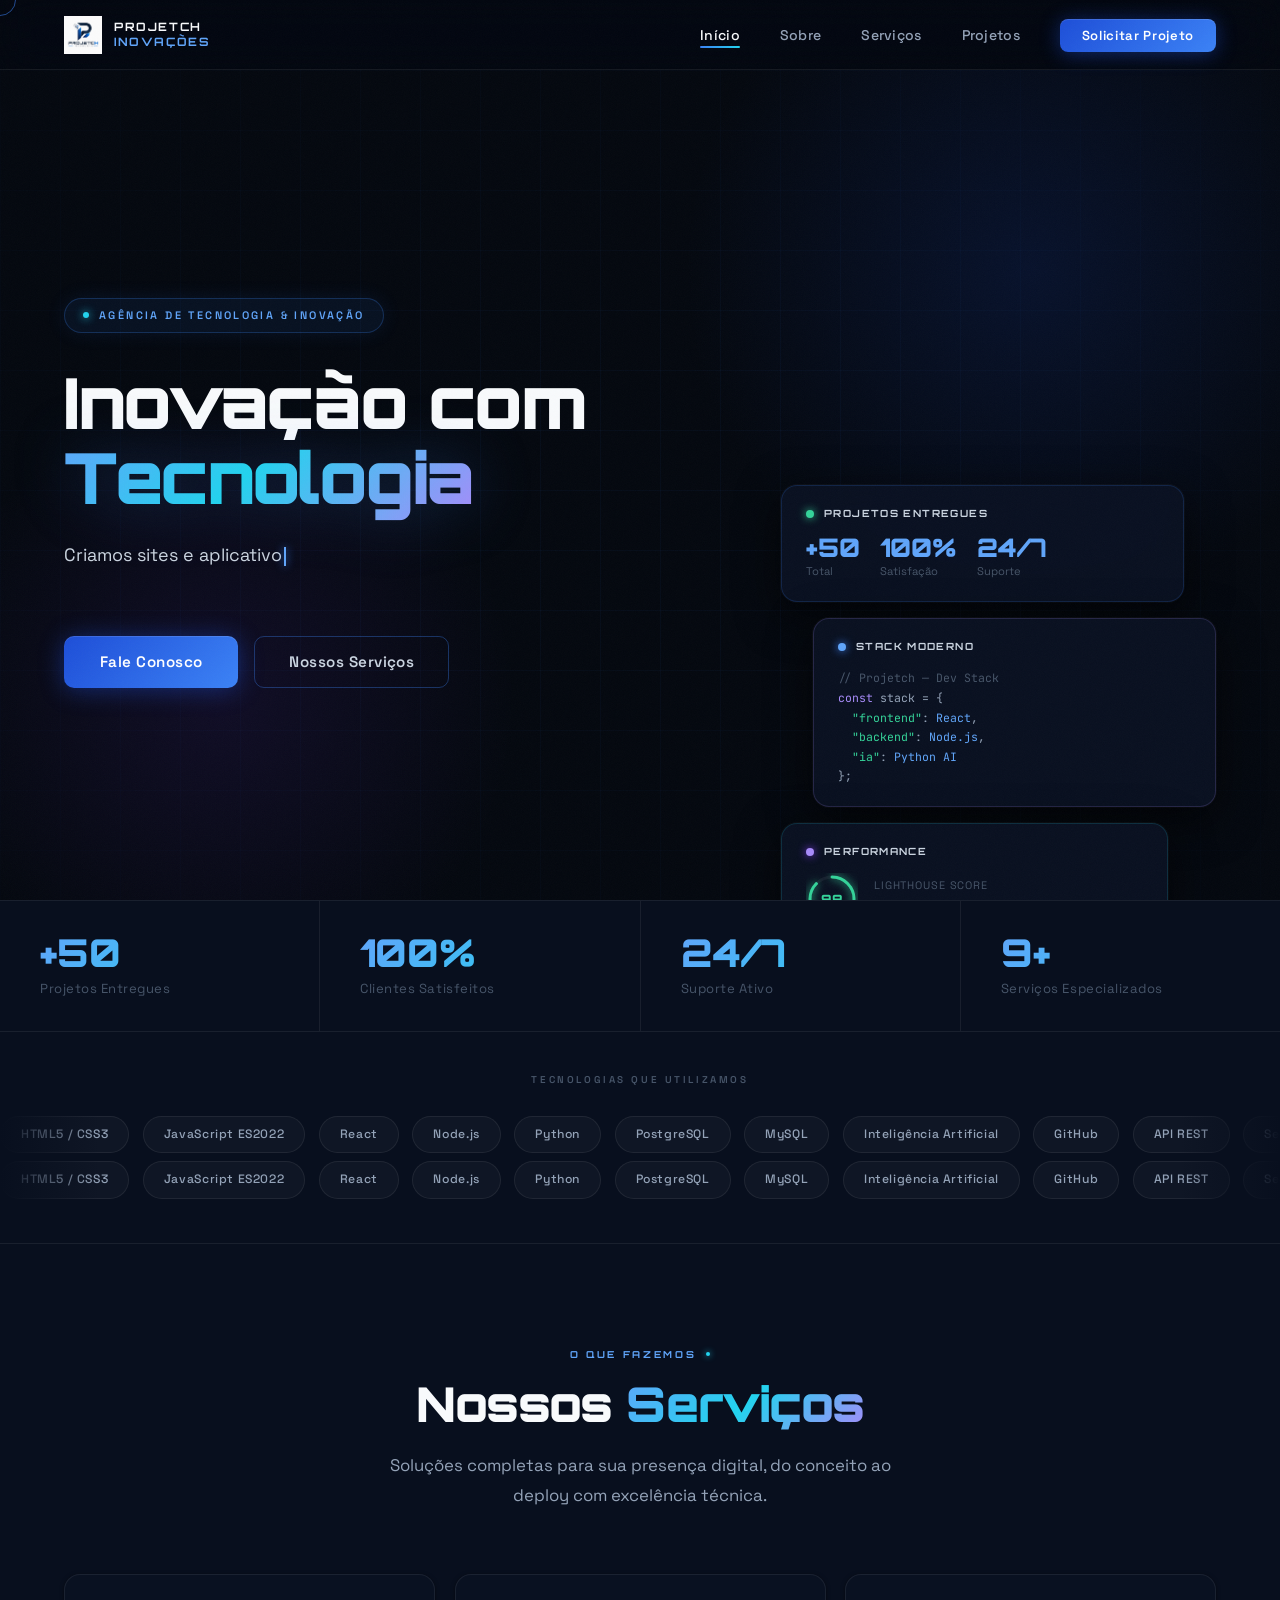
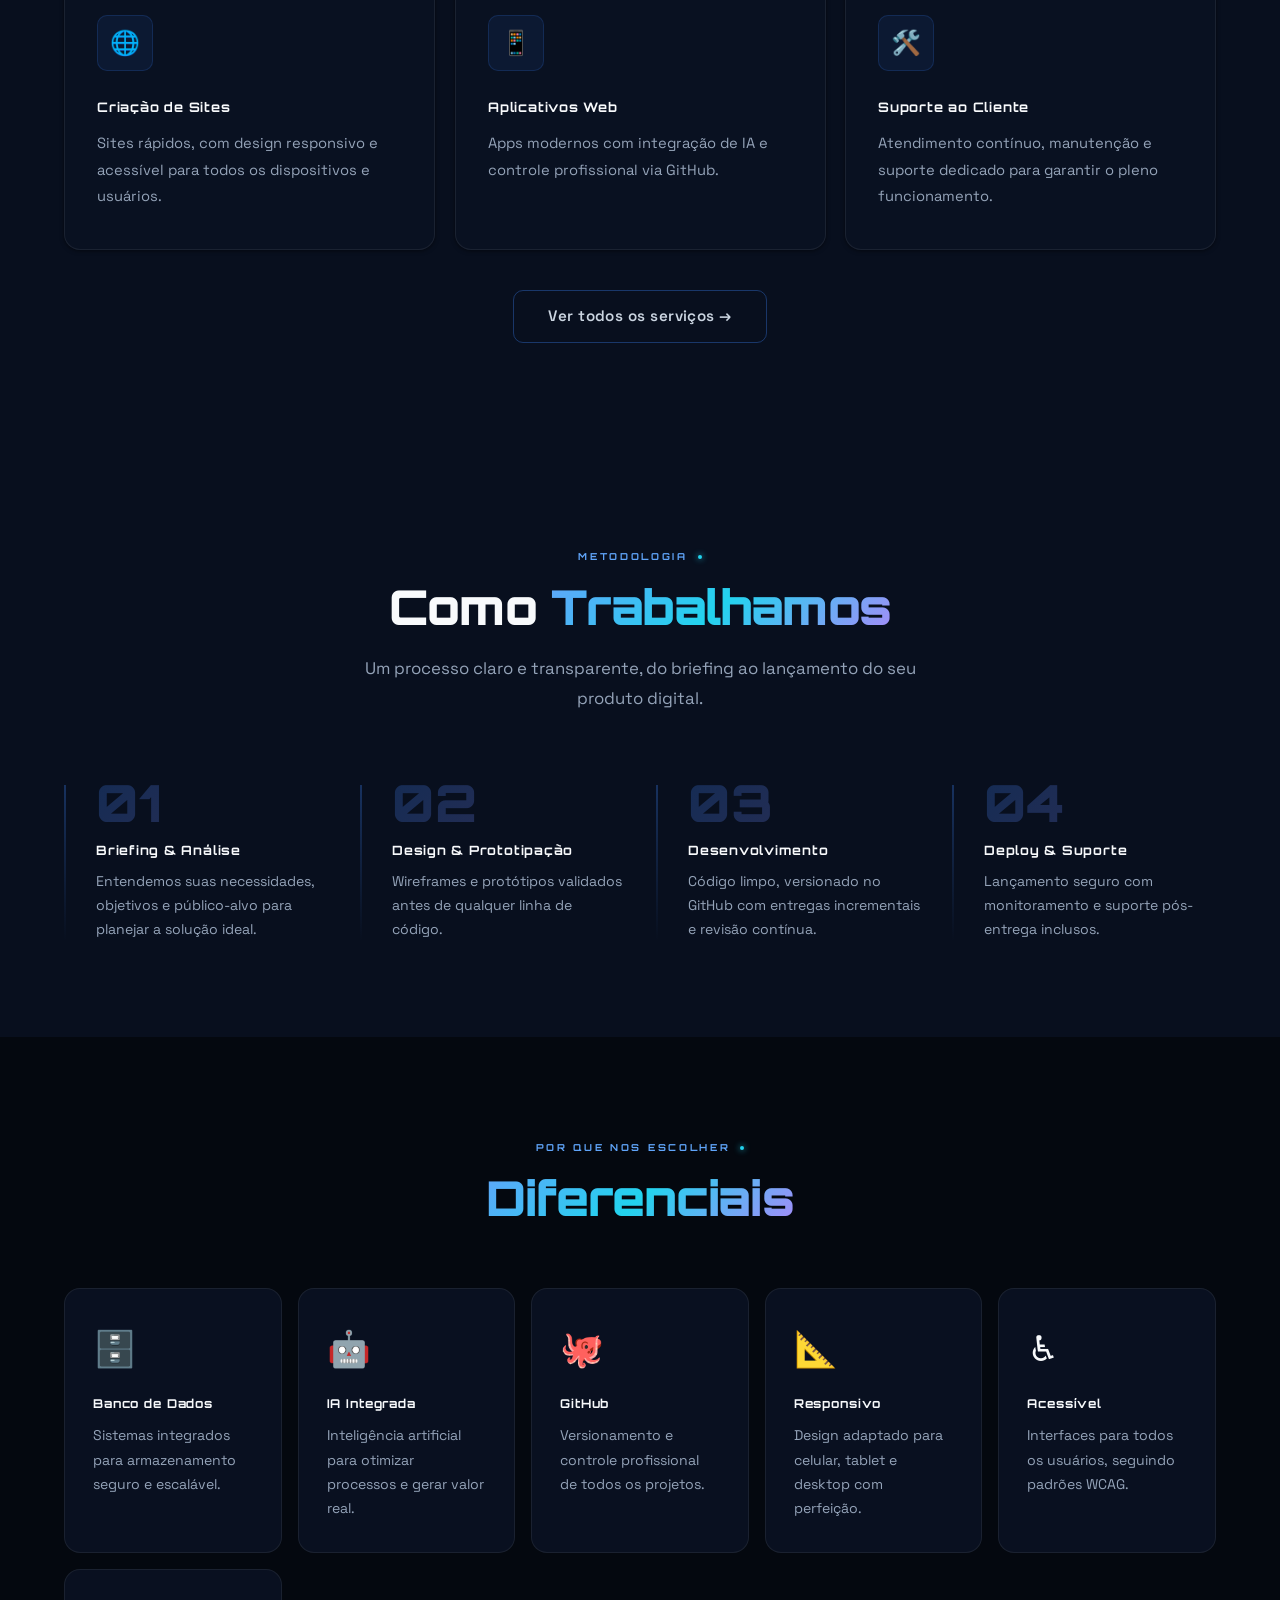
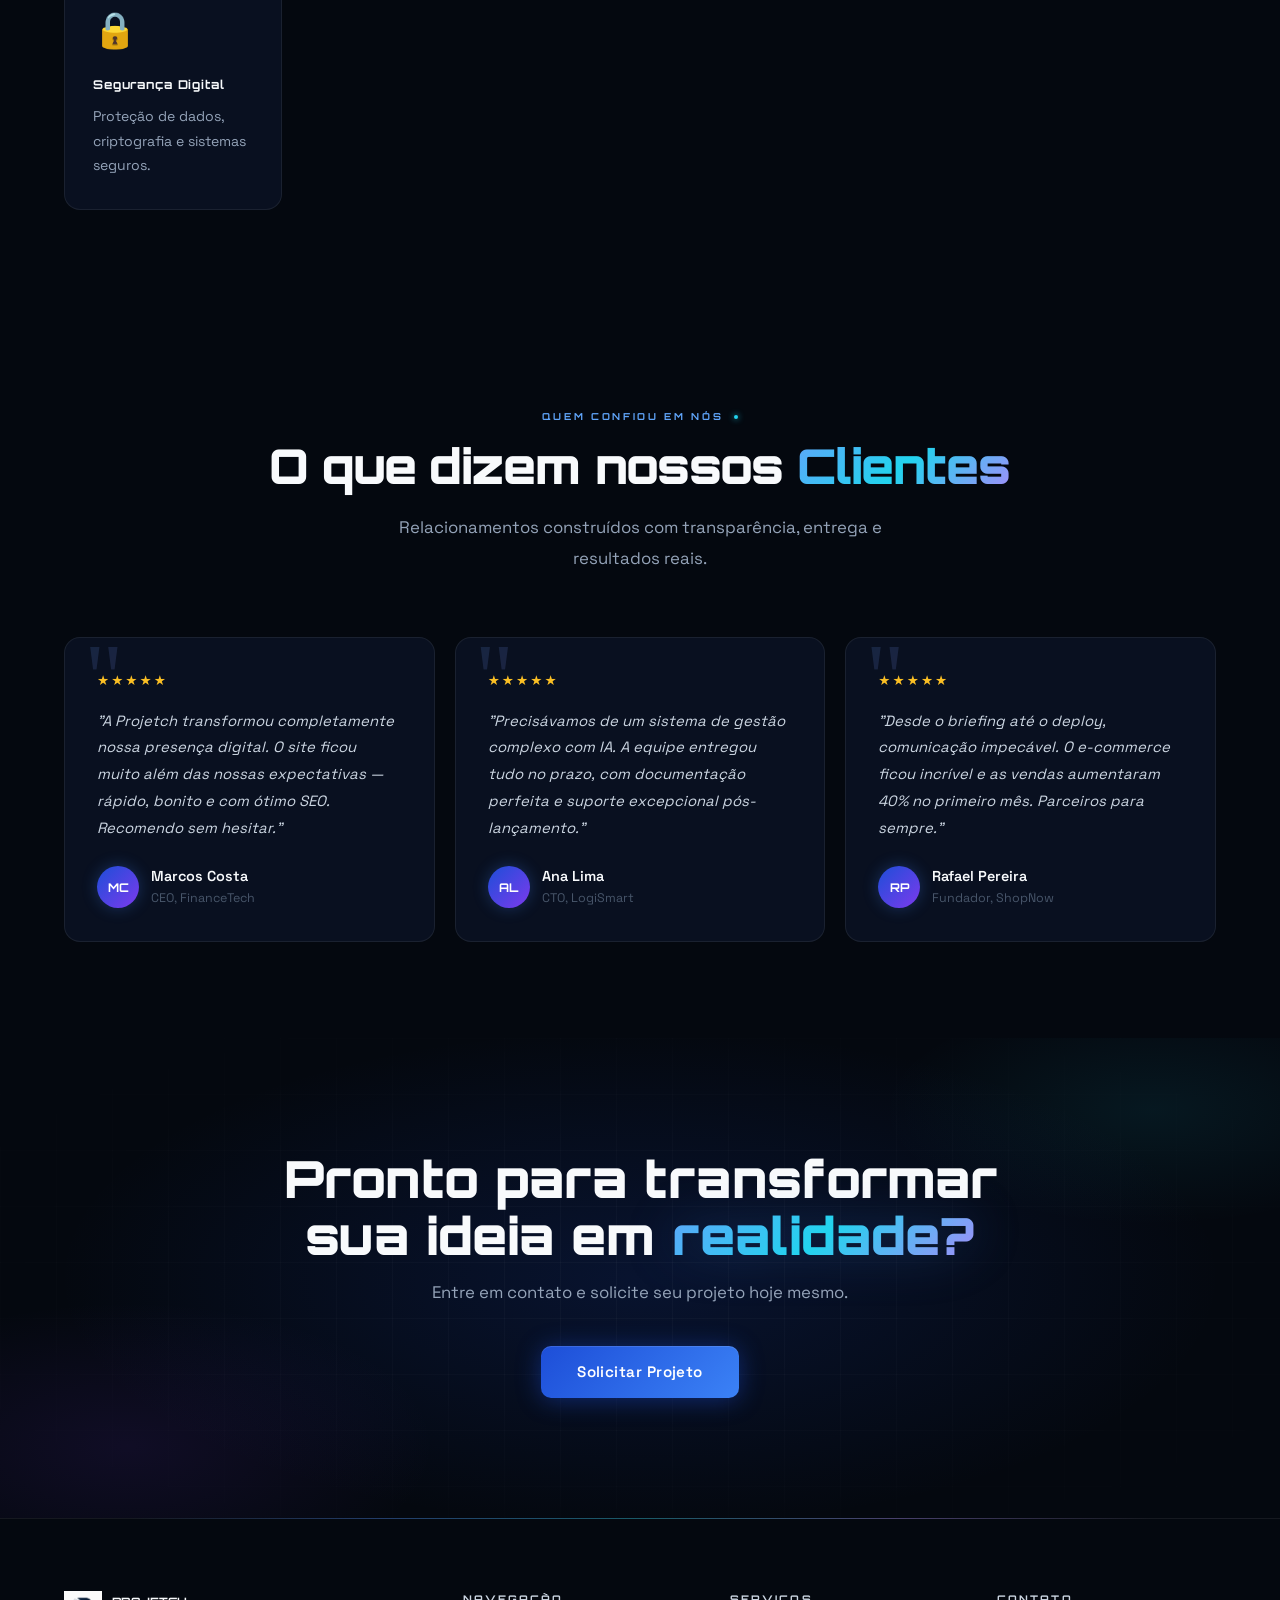
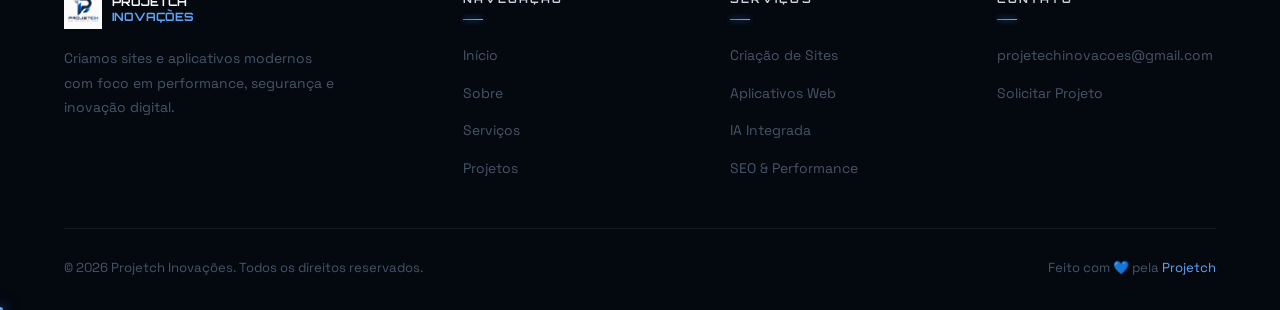
==== commit 649ef004: "feat: premium v3 — floating cards, parallax, magnetic buttons, testimonials Hero: replaced rings wit" ====
--- a/index.html
+++ b/index.html
@@ -52,7 +52,7 @@
     <canvas id="hero-canvas" aria-hidden="true"></canvas>
 
     <div class="hero-content">
-      <div class="hero-badge" aria-label="Categoria">Agência de Tecnologia &amp; Inovação</div>
+      <div class="hero-badge">Agência de Tecnologia &amp; Inovação</div>
       <h1>Inovação com<br><em>Tecnologia</em></h1>
       <div class="hero-typed-wrap" aria-live="polite"></div>
       <div class="hero-btns">
@@ -61,19 +61,76 @@
       </div>
     </div>
 
+    <!-- ── FLOATING CARDS ── -->
     <div class="hero-visual" aria-hidden="true">
-      <div class="hero-ring"></div>
-      <div class="hero-ring2"></div>
-      <div class="hero-ring3"></div>
-      <div class="hero-orb"></div>
+
+      <!-- Card 1: Métricas de projeto -->
+      <div class="hcard hcard-1">
+        <div class="hcard-header">
+          <div class="hcard-dot green"></div>
+          <div class="hcard-title">Projetos Entregues</div>
+        </div>
+        <div class="hcard-stats">
+          <div>
+            <div class="hcard-stat-n">+50</div>
+            <div class="hcard-stat-l">Total</div>
+          </div>
+          <div>
+            <div class="hcard-stat-n">100%</div>
+            <div class="hcard-stat-l">Satisfação</div>
+          </div>
+          <div>
+            <div class="hcard-stat-n">24/7</div>
+            <div class="hcard-stat-l">Suporte</div>
+          </div>
+        </div>
+      </div>
+
+      <!-- Card 2: Code snippet -->
+      <div class="hcard hcard-2">
+        <div class="hcard-header">
+          <div class="hcard-dot blue"></div>
+          <div class="hcard-title">Stack Moderno</div>
+        </div>
+        <div class="hcard-code">
+          <span class="cm">// Projetch — Dev Stack</span><br>
+          <span class="kw">const</span> stack = {<br>
+          &nbsp;&nbsp;<span class="str">"frontend"</span>: <span class="fn">React</span>,<br>
+          &nbsp;&nbsp;<span class="str">"backend"</span>: <span class="fn">Node.js</span>,<br>
+          &nbsp;&nbsp;<span class="str">"ia"</span>: <span class="fn">Python AI</span><br>
+          };
+        </div>
+      </div>
+
+      <!-- Card 3: Performance score -->
+      <div class="hcard hcard-3">
+        <div class="hcard-header">
+          <div class="hcard-dot purple"></div>
+          <div class="hcard-title">Performance</div>
+        </div>
+        <div class="hcard-score">
+          <div class="hcard-score-ring">
+            <svg width="52" height="52" viewBox="0 0 52 52" aria-hidden="true">
+              <circle class="bg" cx="26" cy="26" r="22"/>
+              <circle class="fg" cx="26" cy="26" r="22"/>
+            </svg>
+            <div class="hcard-score-num">98</div>
+          </div>
+          <div class="hcard-score-info">
+            <div class="hcard-score-label">Lighthouse Score</div>
+            <div class="hcard-score-val">Excelente</div>
+          </div>
+        </div>
+      </div>
+
     </div>
   </section>
 </div>
 
 <!-- ══ STATS BAR ══ -->
-<div class="stats-bar" role="list" aria-label="Estatísticas">
+<div class="stats-bar" role="list" aria-label="Estatísticas da Projetch">
   <div class="stat-item reveal" role="listitem">
-    <div class="stat-num" data-target="50">+50</div>
+    <div class="stat-num">+50</div>
     <div class="stat-label">Projetos Entregues</div>
   </div>
   <div class="stat-item reveal" role="listitem">
@@ -85,7 +142,7 @@
     <div class="stat-label">Suporte Ativo</div>
   </div>
   <div class="stat-item reveal" role="listitem">
-    <div class="stat-num" data-target="9">9+</div>
+    <div class="stat-num">9+</div>
     <div class="stat-label">Serviços Especializados</div>
   </div>
 </div>
@@ -117,24 +174,27 @@
 <section class="home-services" aria-labelledby="services-title">
   <div class="section-head center">
     <div class="section-label reveal">O que fazemos</div>
-    <h2 class="section-title reveal" id="services-title">Nossos Serviços</h2>
+    <h2 class="section-title reveal" id="services-title">Nossos <span class="hl">Serviços</span></h2>
     <p class="section-sub reveal">Soluções completas para sua presença digital, do conceito ao deploy com excelência técnica.</p>
   </div>
   <div class="home-services-grid">
-    <article class="service-card reveal" aria-label="Criação de Sites">
+    <article class="service-card reveal">
       <div class="service-icon" aria-hidden="true">🌐</div>
       <h3>Criação de Sites</h3>
       <p>Sites rápidos, com design responsivo e acessível para todos os dispositivos e usuários.</p>
-    </article>
-    <article class="service-card reveal" aria-label="Aplicativos Web">
+      <div class="card-accent" aria-hidden="true"></div>
+    </article>
+    <article class="service-card reveal">
       <div class="service-icon" aria-hidden="true">📱</div>
       <h3>Aplicativos Web</h3>
-      <p>Desenvolvimento de apps modernos com integração de IA e controle profissional via GitHub.</p>
-    </article>
-    <article class="service-card reveal" aria-label="Suporte ao Cliente">
+      <p>Apps modernos com integração de IA e controle profissional via GitHub.</p>
+      <div class="card-accent" aria-hidden="true"></div>
+    </article>
+    <article class="service-card reveal">
       <div class="service-icon" aria-hidden="true">🛠️</div>
       <h3>Suporte ao Cliente</h3>
       <p>Atendimento contínuo, manutenção e suporte dedicado para garantir o pleno funcionamento.</p>
+      <div class="card-accent" aria-hidden="true"></div>
     </article>
   </div>
   <div style="text-align:center; margin-top:2.5rem;">
@@ -158,7 +218,7 @@
     <div class="process-card reveal">
       <span class="process-num">02</span>
       <h4>Design &amp; Prototipação</h4>
-      <p>Criamos wireframes e protótipos validados antes de qualquer linha de código.</p>
+      <p>Wireframes e protótipos validados antes de qualquer linha de código.</p>
     </div>
     <div class="process-card reveal">
       <span class="process-num">03</span>
@@ -177,18 +237,18 @@
 <section class="home-diff" aria-labelledby="diff-title">
   <div class="section-head center">
     <div class="section-label reveal">Por que nos escolher</div>
-    <h2 class="section-title reveal" id="diff-title">Diferenciais</h2>
+    <h2 class="section-title reveal" id="diff-title"><span class="hl">Diferenciais</span></h2>
   </div>
   <div class="home-diff-grid">
     <article class="diff-card reveal">
       <span class="diff-icon" aria-hidden="true">🗄️</span>
       <h4>Banco de Dados</h4>
-      <p>Sistemas com banco de dados integrado para armazenamento seguro e escalável.</p>
+      <p>Sistemas integrados para armazenamento seguro e escalável.</p>
     </article>
     <article class="diff-card reveal">
       <span class="diff-icon" aria-hidden="true">🤖</span>
       <h4>IA Integrada</h4>
-      <p>Inteligência artificial para otimizar processos e gerar valor real ao negócio.</p>
+      <p>Inteligência artificial para otimizar processos e gerar valor real.</p>
     </article>
     <article class="diff-card reveal">
       <span class="diff-icon" aria-hidden="true">🐙</span>
@@ -203,12 +263,56 @@
     <article class="diff-card reveal">
       <span class="diff-icon" aria-hidden="true">♿</span>
       <h4>Acessível</h4>
-      <p>Interfaces pensadas para todos os usuários, seguindo padrões WCAG.</p>
+      <p>Interfaces para todos os usuários, seguindo padrões WCAG.</p>
     </article>
     <article class="diff-card reveal">
       <span class="diff-icon" aria-hidden="true">🔒</span>
       <h4>Segurança Digital</h4>
-      <p>Proteção de dados, criptografia e sistemas seguros contra ameaças.</p>
+      <p>Proteção de dados, criptografia e sistemas seguros.</p>
+    </article>
+  </div>
+</section>
+
+<!-- ══ DEPOIMENTOS ══ -->
+<section class="testimonials-section" aria-labelledby="testimonials-title">
+  <div class="section-head center">
+    <div class="section-label reveal">Quem confiou em nós</div>
+    <h2 class="section-title reveal" id="testimonials-title">O que dizem nossos <span class="hl">Clientes</span></h2>
+    <p class="section-sub reveal">Relacionamentos construídos com transparência, entrega e resultados reais.</p>
+  </div>
+  <div class="testimonials-grid">
+    <article class="testimonial-card reveal">
+      <div class="t-stars" aria-label="5 estrelas">★★★★★</div>
+      <p class="t-text">"A Projetch transformou completamente nossa presença digital. O site ficou muito além das nossas expectativas — rápido, bonito e com ótimo SEO. Recomendo sem hesitar."</p>
+      <div class="t-author">
+        <div class="t-avatar" aria-hidden="true">MC</div>
+        <div>
+          <div class="t-name">Marcos Costa</div>
+          <div class="t-role">CEO, FinanceTech</div>
+        </div>
+      </div>
+    </article>
+    <article class="testimonial-card reveal">
+      <div class="t-stars" aria-label="5 estrelas">★★★★★</div>
+      <p class="t-text">"Precisávamos de um sistema de gestão complexo com IA. A equipe entregou tudo no prazo, com documentação perfeita e suporte excepcional pós-lançamento."</p>
+      <div class="t-author">
+        <div class="t-avatar" aria-hidden="true">AL</div>
+        <div>
+          <div class="t-name">Ana Lima</div>
+          <div class="t-role">CTO, LogiSmart</div>
+        </div>
+      </div>
+    </article>
+    <article class="testimonial-card reveal">
+      <div class="t-stars" aria-label="5 estrelas">★★★★★</div>
+      <p class="t-text">"Desde o briefing até o deploy, comunicação impecável. O e-commerce ficou incrível e as vendas aumentaram 40% no primeiro mês. Parceiros para sempre."</p>
+      <div class="t-author">
+        <div class="t-avatar" aria-hidden="true">RP</div>
+        <div>
+          <div class="t-name">Rafael Pereira</div>
+          <div class="t-role">Fundador, ShopNow</div>
+        </div>
+      </div>
     </article>
   </div>
 </section>
--- a/style.css
+++ b/style.css
@@ -1,81 +1,71 @@
-@import url('https://fonts.googleapis.com/css2?family=Orbitron:wght@400;600;700;900&family=Space+Grotesk:wght@300;400;500;600;700&display=swap');
+@import url('https://fonts.googleapis.com/css2?family=Orbitron:wght@400;600;700;900&family=Space+Grotesk:wght@300;400;500;600;700&family=JetBrains+Mono:wght@400;500&display=swap');
 
 /* ═══════════════════════════════════════════════════════════
-   PROJETCH INOVAÇÕES — Design System v2.0
-   Tema: Dark Premium | Stack: HTML5 + CSS3 + Vanilla JS ES2022
+   PROJETCH INOVAÇÕES — Design System v3.0
+   Stack: HTML5 · CSS3 · Vanilla JS ES2022
    ═══════════════════════════════════════════════════════════ */
 
 /* ── TOKENS ───────────────────────────────────────────────── */
 :root {
-  /* Backgrounds */
-  --bg-0:      #060B14;
-  --bg-1:      #0A1020;
-  --bg-2:      #0D1628;
-  --bg-3:      #111E35;
-  --bg-card:   rgba(13, 22, 40, 0.9);
-  --bg-glass:  rgba(255, 255, 255, 0.04);
-  --bg-glass-h:rgba(255, 255, 255, 0.07);
-
-  /* Brand colors */
-  --blue:      #3B82F6;
-  --blue-d:    #2563EB;
-  --blue-l:    #60A5FA;
-  --blue-xl:   #93C5FD;
-  --cyan:      #22D3EE;
-  --purple:    #A78BFA;
-  --purple-d:  #7C3AED;
-  --indigo:    #818CF8;
-  --emerald:   #34D399;
-
-  /* Borders */
-  --border:    rgba(255, 255, 255, 0.07);
-  --border-h:  rgba(59, 130, 246, 0.45);
-  --border-p:  rgba(167, 139, 250, 0.4);
-
-  /* Text */
+  --bg-0:        #04080F;
+  --bg-1:        #080F1E;
+  --bg-2:        #0C1628;
+  --bg-3:        #101E35;
+  --bg-card:     rgba(10, 18, 34, 0.92);
+  --bg-glass:    rgba(255,255,255,0.04);
+  --bg-glass-h:  rgba(255,255,255,0.07);
+
+  --blue:        #3B82F6;
+  --blue-d:      #1D4ED8;
+  --blue-l:      #60A5FA;
+  --blue-xl:     #93C5FD;
+  --cyan:        #22D3EE;
+  --cyan-d:      #0891B2;
+  --purple:      #A78BFA;
+  --purple-d:    #7C3AED;
+  --indigo:      #818CF8;
+  --emerald:     #34D399;
+  --rose:        #FB7185;
+
+  --border:      rgba(255,255,255,0.07);
+  --border-h:    rgba(59,130,246,0.45);
+  --border-p:    rgba(167,139,250,0.4);
+
   --t1: #F8FAFC;
   --t2: #CBD5E1;
   --t3: #94A3B8;
   --t4: #475569;
 
-  /* Glows */
-  --glow-blue:   0 0 40px rgba(59, 130, 246, 0.18);
-  --glow-purple: 0 0 40px rgba(167, 139, 250, 0.18);
-  --glow-strong: 0 0 60px rgba(59, 130, 246, 0.28);
-
-  /* Shadows */
-  --shadow-sm: 0 1px 3px rgba(0,0,0,0.4), 0 1px 2px rgba(0,0,0,0.3);
-  --shadow-md: 0 4px 16px rgba(0,0,0,0.5), 0 2px 4px rgba(0,0,0,0.3);
-  --shadow-lg: 0 12px 40px rgba(0,0,0,0.6), 0 4px 12px rgba(0,0,0,0.4);
-  --shadow-xl: 0 24px 64px rgba(0,0,0,0.7), 0 8px 24px rgba(0,0,0,0.5);
-
-  /* Typography */
+  --glow-blue:   0 0 40px rgba(59,130,246,0.2);
+  --glow-cyan:   0 0 40px rgba(34,211,238,0.2);
+  --glow-purple: 0 0 40px rgba(167,139,250,0.2);
+  --glow-strong: 0 0 80px rgba(59,130,246,0.3);
+
+  --shadow-sm: 0 1px 4px rgba(0,0,0,0.5);
+  --shadow-md: 0 4px 20px rgba(0,0,0,0.55);
+  --shadow-lg: 0 12px 44px rgba(0,0,0,0.65);
+  --shadow-xl: 0 24px 72px rgba(0,0,0,0.75);
+
   --font-display: 'Orbitron', monospace;
   --font-body:    'Space Grotesk', system-ui, sans-serif;
-
-  /* Easing */
-  --ease:        cubic-bezier(0.22, 1, 0.36, 1);
-  --ease-spring: cubic-bezier(0.34, 1.56, 0.64, 1);
-  --t-fast:      0.18s;
-  --t-base:      0.32s;
-  --t-slow:      0.55s;
-
-  /* Misc */
-  --blur-glass: blur(20px) saturate(160%);
-  --radius-sm:  10px;
-  --radius-md:  16px;
-  --radius-lg:  22px;
+  --font-mono:    'JetBrains Mono', 'Fira Code', monospace;
+
+  --ease:         cubic-bezier(0.22, 1, 0.36, 1);
+  --ease-spring:  cubic-bezier(0.34, 1.56, 0.64, 1);
+  --ease-back:    cubic-bezier(0.68, -0.55, 0.27, 1.55);
+  --t-fast:  0.15s;
+  --t-base:  0.30s;
+  --t-slow:  0.55s;
+
+  --blur-glass:  blur(20px) saturate(160%);
+  --radius-sm:   10px;
+  --radius-md:   16px;
+  --radius-lg:   24px;
 }
 
 /* ── RESET ────────────────────────────────────────────────── */
 *, *::before, *::after { box-sizing: border-box; margin: 0; padding: 0; }
-
-html {
-  scroll-behavior: smooth;
-  font-size: 16px;
-  color-scheme: dark;
-}
-
+html { scroll-behavior: smooth; font-size: 16px; color-scheme: dark; }
 body {
   background: var(--bg-0);
   color: var(--t1);
@@ -83,16 +73,23 @@
   font-weight: 400;
   overflow-x: hidden;
   -webkit-font-smoothing: antialiased;
-  -moz-osx-font-smoothing: grayscale;
   cursor: none;
   line-height: 1.6;
 }
-
-::selection { background: rgba(59,130,246,0.25); color: var(--blue-l); }
-
+::selection { background: rgba(59,130,246,0.28); color: var(--blue-l); }
 img, video { max-width: 100%; height: auto; }
 a { text-decoration: none; color: inherit; }
 button { font-family: var(--font-body); }
+
+/* ── NOISE OVERLAY (grain texture) ───────────────────────── */
+body::before {
+  content: '';
+  position: fixed; inset: 0; z-index: 9998;
+  pointer-events: none;
+  opacity: 0.028;
+  background-image: url("data:image/svg+xml,%3Csvg viewBox='0 0 256 256' xmlns='http://www.w3.org/2000/svg'%3E%3Cfilter id='noise'%3E%3CfeTurbulence type='fractalNoise' baseFrequency='0.9' numOctaves='4' stitchTiles='stitch'/%3E%3C/filter%3E%3Crect width='100%25' height='100%25' filter='url(%23noise)'/%3E%3C/svg%3E");
+  background-size: 200px 200px;
+}
 
 /* ── SCROLLBAR ────────────────────────────────────────────── */
 ::-webkit-scrollbar { width: 4px; }
@@ -106,52 +103,53 @@
 #scroll-progress {
   position: fixed; top: 0; left: 0; height: 2px; z-index: 9999; width: 0%;
   background: linear-gradient(90deg, var(--blue), var(--cyan), var(--purple));
+  box-shadow: 0 0 8px rgba(59,130,246,0.6);
   transition: width 0.08s linear;
 }
 
 /* ── CURSOR ───────────────────────────────────────────────── */
 .cursor {
   width: 6px; height: 6px; border-radius: 50%;
-  background: var(--blue); position: fixed; z-index: 99999;
+  background: var(--blue-l); position: fixed; z-index: 99999;
   pointer-events: none; transform: translate(-50%,-50%);
-  transition: width var(--t-fast), height var(--t-fast), background var(--t-fast), opacity var(--t-fast);
-  mix-blend-mode: normal;
-  box-shadow: 0 0 10px var(--blue);
+  box-shadow: 0 0 12px var(--blue), 0 0 24px rgba(59,130,246,0.4);
+  transition: width var(--t-fast), height var(--t-fast), background var(--t-fast);
 }
 .cursor-ring {
-  width: 28px; height: 28px; border-radius: 50%;
-  border: 1.5px solid rgba(59,130,246,0.5);
+  width: 32px; height: 32px; border-radius: 50%;
+  border: 1px solid rgba(59,130,246,0.55);
   position: fixed; z-index: 99998;
   pointer-events: none; transform: translate(-50%,-50%);
-  transition: width var(--t-base) var(--ease), height var(--t-base) var(--ease),
-              border-color var(--t-base);
-}
-.cursor.hover  { width: 14px; height: 14px; background: var(--purple); box-shadow: 0 0 12px var(--purple); }
-.cursor-ring.hover { width: 42px; height: 42px; border-color: rgba(167,139,250,0.45); }
+  transition: width var(--t-base) var(--ease), height var(--t-base) var(--ease), border-color var(--t-base);
+}
+.cursor.hover  { width: 12px; height: 12px; background: var(--purple); box-shadow: 0 0 14px var(--purple-d); }
+.cursor-ring.hover { width: 48px; height: 48px; border-color: rgba(167,139,250,0.5); }
+.cursor.clicking { transform: translate(-50%,-50%) scale(0.7); }
 
 /* ── LOADING SCREEN ───────────────────────────────────────── */
 #loader {
   position: fixed; inset: 0; z-index: 99990;
   background: var(--bg-0);
   display: flex; align-items: center; justify-content: center; flex-direction: column; gap: 1.5rem;
-  transition: opacity 0.6s var(--ease), visibility 0.6s;
+  transition: opacity 0.7s var(--ease), visibility 0.7s;
 }
 #loader.hidden { opacity: 0; visibility: hidden; pointer-events: none; }
 .loader-logo {
-  font-family: var(--font-display); font-size: 1.4rem; font-weight: 900; letter-spacing: 0.2em;
-  background: linear-gradient(135deg, var(--blue-l), var(--purple));
+  font-family: var(--font-display); font-size: 1.6rem; font-weight: 900; letter-spacing: 0.24em;
+  background: linear-gradient(135deg, var(--blue-l), var(--cyan), var(--purple));
   -webkit-background-clip: text; -webkit-text-fill-color: transparent; background-clip: text;
-  animation: loader-pulse 1.2s ease-in-out infinite;
-}
-@keyframes loader-pulse { 0%,100%{opacity:1;} 50%{opacity:0.4;} }
+  animation: loader-pulse 1.4s ease-in-out infinite;
+}
+@keyframes loader-pulse { 0%,100%{opacity:1;} 50%{opacity:0.35;} }
 .loader-bar {
-  width: 180px; height: 2px; background: var(--bg-3); border-radius: 2px; overflow: hidden;
+  width: 200px; height: 2px; background: rgba(255,255,255,0.06); border-radius: 2px; overflow: hidden;
 }
 .loader-bar-fill {
   height: 100%; width: 0%;
-  background: linear-gradient(90deg, var(--blue), var(--purple));
+  background: linear-gradient(90deg, var(--blue), var(--cyan), var(--purple));
+  animation: loader-fill 1.4s var(--ease) forwards;
   border-radius: 2px;
-  animation: loader-fill 1.2s var(--ease) forwards;
+  box-shadow: 0 0 8px var(--blue);
 }
 @keyframes loader-fill { to { width: 100%; } }
 
@@ -160,27 +158,27 @@
   position: fixed; top: 0; left: 0; right: 0; z-index: 1000;
   display: flex; align-items: center; justify-content: space-between;
   padding: 0 5vw; height: 70px;
-  background: rgba(6, 11, 20, 0.7);
+  background: rgba(4, 8, 15, 0.6);
   backdrop-filter: var(--blur-glass);
   -webkit-backdrop-filter: var(--blur-glass);
   border-bottom: 1px solid var(--border);
-  transition: background var(--t-base) var(--ease), border-color var(--t-base);
+  transition: background var(--t-base) var(--ease), border-color var(--t-base), box-shadow var(--t-base);
 }
 nav.scrolled {
-  background: rgba(6, 11, 20, 0.95);
-  border-color: rgba(59,130,246,0.15);
-  box-shadow: 0 4px 32px rgba(0,0,0,0.5);
+  background: rgba(4, 8, 15, 0.96);
+  border-color: rgba(59,130,246,0.12);
+  box-shadow: 0 4px 40px rgba(0,0,0,0.6);
 }
 nav::after {
-  content: ''; position: absolute; bottom: -1px; left: 5%; right: 5%; height: 1px;
-  background: linear-gradient(90deg, transparent, var(--blue), var(--purple), transparent);
+  content: ''; position: absolute; bottom: -1px; left: 10%; right: 10%; height: 1px;
+  background: linear-gradient(90deg, transparent, var(--blue), var(--cyan), var(--purple), transparent);
   opacity: 0; transition: opacity var(--t-slow);
 }
-nav.scrolled::after { opacity: 0.4; }
+nav.scrolled::after { opacity: 0.35; }
 
 .nav-logo { display: flex; align-items: center; gap: 12px; }
-.nav-logo img { height: 38px; width: auto; object-fit: contain; transition: transform var(--t-base) var(--ease); }
-.nav-logo:hover img { transform: scale(1.05); }
+.nav-logo img { height: 38px; width: auto; object-fit: contain; transition: transform var(--t-base) var(--ease), filter var(--t-base); }
+.nav-logo:hover img { transform: scale(1.06); filter: drop-shadow(0 0 8px rgba(59,130,246,0.5)); }
 .nav-logo-text { font-family: var(--font-display); font-size: 0.72rem; font-weight: 700; color: var(--t1); letter-spacing: 0.14em; line-height: 1.3; }
 .nav-logo-text span { color: var(--blue-l); }
 
@@ -191,7 +189,7 @@
 }
 .nav-links a::after {
   content: ''; position: absolute; bottom: 0; left: 50%; right: 50%; height: 1.5px;
-  background: linear-gradient(90deg, var(--blue), var(--purple));
+  background: linear-gradient(90deg, var(--blue), var(--cyan));
   border-radius: 2px; transition: left var(--t-base) var(--ease), right var(--t-base) var(--ease);
 }
 .nav-links a:hover, .nav-links a.active-link { color: var(--t1); }
@@ -199,20 +197,19 @@
 
 .nav-cta {
   background: linear-gradient(135deg, var(--blue-d), var(--blue)) !important;
-  color: #fff !important; padding: 8px 20px !important; border-radius: 8px !important;
-  font-weight: 600 !important; font-size: 0.82rem !important; letter-spacing: 0.06em !important;
-  box-shadow: 0 2px 16px rgba(37,99,235,0.35) !important;
+  color: #fff !important; padding: 8px 22px !important; border-radius: 8px !important;
+  font-weight: 600 !important; font-size: 0.82rem !important; letter-spacing: 0.05em !important;
+  box-shadow: 0 2px 20px rgba(29,78,216,0.45), inset 0 1px 0 rgba(255,255,255,0.12) !important;
   transition: transform var(--t-base) var(--ease), box-shadow var(--t-base) !important;
 }
 .nav-cta:hover {
-  transform: translateY(-1px) !important;
-  box-shadow: 0 6px 24px rgba(37,99,235,0.5) !important;
-  color: #fff !important;
+  transform: translateY(-2px) !important;
+  box-shadow: 0 6px 32px rgba(29,78,216,0.6), inset 0 1px 0 rgba(255,255,255,0.15) !important;
 }
 .nav-cta::after { display: none !important; }
 
 /* ── HAMBURGER ────────────────────────────────────────────── */
-.hamburger { display: none; flex-direction: column; gap: 5px; cursor: pointer; padding: 5px; }
+.hamburger { display: none; flex-direction: column; gap: 5px; cursor: pointer; padding: 6px; background: none; border: none; }
 .hamburger span { display: block; width: 24px; height: 1.5px; background: var(--t2); border-radius: 2px; transition: var(--t-base) var(--ease); }
 .hamburger.open span:nth-child(1) { transform: translateY(6.5px) rotate(45deg); }
 .hamburger.open span:nth-child(2) { opacity: 0; transform: scaleX(0); }
@@ -221,24 +218,24 @@
 /* ── MOBILE MENU ──────────────────────────────────────────── */
 .mobile-menu {
   display: none; position: fixed; top: 70px; left: 0; right: 0; z-index: 999;
-  background: rgba(6, 11, 20, 0.97);
+  background: rgba(4, 8, 15, 0.98);
   backdrop-filter: var(--blur-glass); -webkit-backdrop-filter: var(--blur-glass);
   padding: 1.5rem 5vw 2rem; flex-direction: column; gap: 0;
   border-bottom: 1px solid var(--border);
-  box-shadow: 0 20px 60px rgba(0,0,0,0.7);
-  transform: translateY(-8px); opacity: 0;
-}
-.mobile-menu.open { display: flex; animation: slideDown 0.3s var(--ease) forwards; }
+  box-shadow: 0 24px 60px rgba(0,0,0,0.8);
+}
+.mobile-menu.open { display: flex; animation: slideDown 0.32s var(--ease) forwards; }
 @keyframes slideDown {
-  from { transform: translateY(-10px); opacity: 0; }
+  from { transform: translateY(-12px); opacity: 0; }
   to   { transform: translateY(0);     opacity: 1; }
 }
 .mobile-menu a {
   font-weight: 500; font-size: 1rem; color: var(--t3);
   padding: 1rem 0; border-bottom: 1px solid var(--border);
-  transition: color var(--t-base), padding-left var(--t-base);
-}
-.mobile-menu a:hover { color: var(--blue-l); padding-left: 6px; }
+  transition: color var(--t-base), padding-left var(--t-base) var(--ease);
+  display: flex; align-items: center; gap: 8px;
+}
+.mobile-menu a:hover { color: var(--blue-l); padding-left: 8px; }
 .mobile-menu a:last-child { border-bottom: none; }
 
 /* ── BUTTONS ──────────────────────────────────────────────── */
@@ -248,16 +245,20 @@
   color: #fff; font-family: var(--font-body); font-weight: 600; font-size: 0.95rem;
   padding: 14px 36px; border: none; border-radius: var(--radius-sm); cursor: pointer;
   letter-spacing: 0.03em; display: inline-block; isolation: isolate;
-  box-shadow: 0 2px 20px rgba(37,99,235,0.4), inset 0 1px 0 rgba(255,255,255,0.12);
+  box-shadow: 0 2px 24px rgba(29,78,216,0.45), inset 0 1px 0 rgba(255,255,255,0.12);
   transition: transform var(--t-base) var(--ease), box-shadow var(--t-base);
 }
 .btn-primary::before {
-  content: ''; position: absolute; top: 0; left: -100%; width: 60%; height: 100%;
-  background: linear-gradient(90deg, transparent, rgba(255,255,255,0.18), transparent);
+  content: ''; position: absolute; top: 0; left: -120%; width: 70%; height: 100%;
+  background: linear-gradient(90deg, transparent, rgba(255,255,255,0.2), transparent);
   transition: left 0.6s ease; z-index: 1;
 }
-.btn-primary:hover { transform: translateY(-2px); box-shadow: 0 6px 32px rgba(37,99,235,0.55), inset 0 1px 0 rgba(255,255,255,0.15); }
+.btn-primary:hover {
+  transform: translateY(-3px) scale(1.02);
+  box-shadow: 0 8px 40px rgba(29,78,216,0.6), inset 0 1px 0 rgba(255,255,255,0.15);
+}
 .btn-primary:hover::before { left: 160%; }
+.btn-primary:active { transform: translateY(-1px); }
 .btn-primary:focus-visible { outline: 2px solid var(--blue-l); outline-offset: 3px; }
 
 .btn-ghost {
@@ -266,13 +267,13 @@
   font-family: var(--font-body); font-weight: 600; font-size: 0.95rem;
   padding: 13px 34px; border-radius: var(--radius-sm); cursor: pointer;
   letter-spacing: 0.03em; display: inline-block;
-  border: 1px solid var(--border-h);
+  border: 1px solid rgba(59,130,246,0.35);
   transition: color var(--t-base), transform var(--t-base) var(--ease), box-shadow var(--t-base), border-color var(--t-base), background var(--t-base);
 }
 .btn-ghost:hover {
-  color: var(--blue-l); transform: translateY(-2px);
-  box-shadow: 0 4px 24px rgba(59,130,246,0.2); border-color: var(--blue);
-  background: rgba(59,130,246,0.08);
+  color: var(--blue-l); transform: translateY(-3px) scale(1.02);
+  box-shadow: 0 6px 28px rgba(59,130,246,0.22); border-color: var(--blue);
+  background: rgba(59,130,246,0.07);
 }
 .btn-ghost:focus-visible { outline: 2px solid var(--blue-l); outline-offset: 3px; }
 
@@ -291,7 +292,7 @@
 }
 .section-label::after {
   content: ''; display: block; width: 4px; height: 4px; border-radius: 50%;
-  background: var(--cyan); flex-shrink: 0;
+  background: var(--cyan); flex-shrink: 0; box-shadow: 0 0 6px var(--cyan);
 }
 
 .section-title {
@@ -300,7 +301,7 @@
   color: var(--t1); margin-bottom: 1.2rem; line-height: 1.1; letter-spacing: -0.02em;
 }
 .section-title .hl {
-  background: linear-gradient(135deg, var(--blue-l) 0%, var(--purple) 100%);
+  background: linear-gradient(135deg, var(--blue-l) 0%, var(--cyan) 50%, var(--purple) 100%);
   -webkit-background-clip: text; -webkit-text-fill-color: transparent; background-clip: text;
 }
 .section-sub {
@@ -315,19 +316,21 @@
 /* ── PAGE HEADER ──────────────────────────────────────────── */
 .page-header {
   padding: 9rem 5vw 5rem; position: relative; overflow: hidden;
-  background: linear-gradient(160deg, var(--bg-1) 0%, var(--bg-0) 100%);
+  background: var(--bg-0);
 }
 .page-header::before {
   content: ''; position: absolute; inset: 0;
   background-image:
-    linear-gradient(rgba(59,130,246,0.06) 1px, transparent 1px),
-    linear-gradient(90deg, rgba(59,130,246,0.06) 1px, transparent 1px);
+    linear-gradient(rgba(59,130,246,0.05) 1px, transparent 1px),
+    linear-gradient(90deg, rgba(59,130,246,0.05) 1px, transparent 1px);
   background-size: 60px 60px;
   mask-image: radial-gradient(ellipse 80% 80% at 50% 50%, black 20%, transparent 100%);
 }
 .page-header::after {
   content: ''; position: absolute; inset: 0;
-  background: radial-gradient(ellipse 60% 70% at 50% 0%, rgba(59,130,246,0.1) 0%, transparent 70%);
+  background:
+    radial-gradient(ellipse 55% 60% at 50% 0%, rgba(59,130,246,0.12) 0%, transparent 70%),
+    radial-gradient(ellipse 30% 30% at 80% 60%, rgba(167,139,250,0.07) 0%, transparent 60%);
 }
 .page-header > * { position: relative; z-index: 1; }
 
@@ -339,53 +342,50 @@
   background: var(--bg-0);
 }
 
-/* Animated gradient orbs in background */
 .hero-bg {
   position: absolute; inset: 0; pointer-events: none; overflow: hidden;
 }
 .hero-bg::before {
   content: ''; position: absolute;
-  width: 600px; height: 600px; border-radius: 50%;
-  background: radial-gradient(circle, rgba(37,99,235,0.12) 0%, transparent 70%);
-  top: -100px; right: -100px;
-  animation: orb-float 8s ease-in-out infinite;
+  width: 700px; height: 700px; border-radius: 50%;
+  background: radial-gradient(circle, rgba(29,78,216,0.14) 0%, transparent 70%);
+  top: -150px; right: -100px;
+  animation: orb-drift 10s ease-in-out infinite;
 }
 .hero-bg::after {
   content: ''; position: absolute;
-  width: 500px; height: 500px; border-radius: 50%;
+  width: 600px; height: 600px; border-radius: 50%;
   background: radial-gradient(circle, rgba(124,58,237,0.10) 0%, transparent 70%);
-  bottom: -80px; left: -80px;
-  animation: orb-float 10s ease-in-out infinite reverse;
-}
-@keyframes orb-float {
-  0%,100% { transform: translate(0, 0) scale(1); }
-  50%      { transform: translate(30px, -20px) scale(1.05); }
-}
-
-/* Grid background */
+  bottom: -100px; left: -80px;
+  animation: orb-drift 14s ease-in-out infinite reverse;
+}
+@keyframes orb-drift {
+  0%,100% { transform: translate(0,0) scale(1); }
+  33%      { transform: translate(25px,-18px) scale(1.04); }
+  66%      { transform: translate(-10px,12px) scale(0.97); }
+}
+
 .hero-grid {
   position: absolute; inset: 0; pointer-events: none;
   background-image:
-    linear-gradient(rgba(59,130,246,0.05) 1px, transparent 1px),
-    linear-gradient(90deg, rgba(59,130,246,0.05) 1px, transparent 1px);
+    linear-gradient(rgba(59,130,246,0.045) 1px, transparent 1px),
+    linear-gradient(90deg, rgba(59,130,246,0.045) 1px, transparent 1px);
   background-size: 60px 60px;
   mask-image: radial-gradient(ellipse 90% 90% at 50% 50%, black 20%, transparent 100%);
 }
 
-/* Canvas particles */
-#hero-canvas {
-  position: absolute; inset: 0; pointer-events: none;
-}
-
-.hero-content { position: relative; z-index: 2; max-width: 720px; }
+#hero-canvas { position: absolute; inset: 0; pointer-events: none; }
+
+.hero-content { position: relative; z-index: 2; max-width: 640px; }
 
 .hero-badge {
   display: inline-flex; align-items: center; gap: 10px;
   background: rgba(59,130,246,0.08); border: 1px solid rgba(59,130,246,0.25);
-  color: var(--blue-l); font-size: 0.7rem; font-weight: 600;
-  letter-spacing: 0.2em; text-transform: uppercase;
+  color: var(--blue-l); font-size: 0.68rem; font-weight: 600;
+  letter-spacing: 0.22em; text-transform: uppercase;
   padding: 8px 18px; border-radius: 30px; margin-bottom: 2rem;
   animation: fadeUp 0.8s var(--ease) forwards;
+  box-shadow: 0 0 20px rgba(59,130,246,0.1);
 }
 .hero-badge::before {
   content: ''; width: 6px; height: 6px; border-radius: 50%;
@@ -393,27 +393,25 @@
   animation: pulse-dot 2s ease infinite;
   box-shadow: 0 0 8px var(--cyan);
 }
-@keyframes pulse-dot {
-  0%,100% { transform: scale(1); opacity: 1; }
-  50%      { transform: scale(0.5); opacity: 0.4; }
-}
+@keyframes pulse-dot { 0%,100%{transform:scale(1);opacity:1;} 50%{transform:scale(0.4);opacity:0.3;} }
 
 .hero h1 {
   font-family: var(--font-display);
-  font-size: clamp(2.4rem, 6vw, 4.8rem); font-weight: 900;
-  line-height: 1.06; letter-spacing: -0.025em; color: var(--t1);
+  font-size: clamp(2.4rem, 5.5vw, 4.6rem); font-weight: 900;
+  line-height: 1.06; letter-spacing: -0.03em; color: var(--t1);
   margin-bottom: 1.5rem;
   animation: fadeUp 0.9s 0.1s var(--ease) both;
 }
 .hero h1 em {
   font-style: normal;
-  background: linear-gradient(135deg, var(--blue-l) 0%, var(--cyan) 40%, var(--purple) 100%);
+  background: linear-gradient(135deg, var(--blue-l) 0%, var(--cyan) 45%, var(--purple) 100%);
   -webkit-background-clip: text; -webkit-text-fill-color: transparent; background-clip: text;
+  filter: drop-shadow(0 0 30px rgba(59,130,246,0.25));
 }
 
 .hero-typed-wrap {
-  font-size: clamp(1rem, 1.8vw, 1.15rem); color: var(--t2);
-  line-height: 1.8; max-width: 560px; margin-bottom: 2.5rem;
+  font-size: clamp(1rem, 1.7vw, 1.12rem); color: var(--t2);
+  line-height: 1.85; max-width: 540px; margin-bottom: 2.5rem;
   animation: fadeUp 1s 0.2s var(--ease) both;
   min-height: 3.6rem;
 }
@@ -421,6 +419,7 @@
   display: inline-block; width: 2px; height: 1.1em; background: var(--blue-l);
   vertical-align: text-bottom; margin-left: 2px;
   animation: blink 0.8s step-end infinite;
+  box-shadow: 0 0 8px var(--blue);
 }
 @keyframes blink { 0%,100%{opacity:1;} 50%{opacity:0;} }
 
@@ -429,73 +428,116 @@
   animation: fadeUp 1.1s 0.32s var(--ease) both;
 }
 
+@keyframes fadeUp {
+  from { opacity: 0; transform: translateY(30px); }
+  to   { opacity: 1; transform: translateY(0); }
+}
+
+/* ── HERO FLOATING CARDS ──────────────────────────────────── */
 .hero-visual {
   position: absolute; right: 5vw; top: 50%; transform: translateY(-50%);
-  width: clamp(260px, 32vw, 460px); aspect-ratio: 1; pointer-events: none;
-  animation: fadeUp 1.3s 0.22s var(--ease) both;
-}
-.hero-ring {
-  position: absolute; inset: 0; border-radius: 50%;
-  border: 1px solid rgba(59,130,246,0.15);
-  animation: spin-slow 20s linear infinite;
-}
-.hero-ring::after {
-  content: ''; position: absolute; top: -5px; left: 50%;
-  width: 10px; height: 10px; border-radius: 50%;
-  background: var(--blue-l); box-shadow: 0 0 16px var(--blue);
-  transform: translateX(-50%);
-}
-.hero-ring2 {
-  position: absolute; inset: 10%; border-radius: 50%;
-  border: 1px dashed rgba(167,139,250,0.2);
-  animation: spin-slow 14s linear infinite reverse;
-}
-.hero-ring2::after {
-  content: ''; position: absolute; bottom: -4px; right: 8%;
-  width: 8px; height: 8px; border-radius: 50%;
-  background: var(--purple); box-shadow: 0 0 12px var(--purple-d);
-}
-.hero-ring3 {
-  position: absolute; inset: 21%; border-radius: 50%;
-  border: 1px solid rgba(34,211,238,0.12);
-  animation: spin-slow 25s linear infinite;
-}
-.hero-orb {
-  position: absolute; inset: 26%; border-radius: 50%;
-  background: radial-gradient(circle at 38% 38%, rgba(59,130,246,0.2) 0%, rgba(59,130,246,0.05) 50%, transparent);
-  border: 1px solid rgba(59,130,246,0.12);
-  box-shadow: inset 0 0 40px rgba(59,130,246,0.08);
-}
-.hero-orb::before {
-  content: ''; position: absolute; inset: 18%; border-radius: 50%;
-  background: radial-gradient(circle, rgba(167,139,250,0.15), transparent 70%);
-}
-@keyframes spin-slow { to { transform: rotate(360deg); } }
-@keyframes fadeUp {
-  from { opacity: 0; transform: translateY(28px); }
-  to   { opacity: 1; transform: translateY(0); }
-}
+  width: clamp(280px, 34vw, 460px);
+  display: flex; flex-direction: column; gap: 1rem;
+  pointer-events: none; z-index: 2;
+  animation: fadeUp 1.2s 0.25s var(--ease) both;
+}
+
+/* Floating card base */
+.hcard {
+  background: var(--bg-card);
+  border: 1px solid var(--border);
+  border-radius: var(--radius-md);
+  padding: 1.25rem 1.5rem;
+  backdrop-filter: var(--blur-glass);
+  box-shadow: var(--shadow-lg), 0 0 0 1px rgba(255,255,255,0.04);
+  will-change: transform;
+}
+.hcard-1 {
+  margin-right: 2rem;
+  animation: float-a 6s ease-in-out infinite;
+  border-color: rgba(59,130,246,0.18);
+}
+.hcard-2 {
+  margin-left: 2rem;
+  animation: float-b 8s ease-in-out infinite;
+  border-color: rgba(167,139,250,0.18);
+}
+.hcard-3 {
+  margin-right: 3rem;
+  animation: float-a 7s 1s ease-in-out infinite;
+  border-color: rgba(34,211,238,0.15);
+}
+@keyframes float-a { 0%,100%{transform:translateY(0) rotate(-0.5deg);} 50%{transform:translateY(-10px) rotate(0.5deg);} }
+@keyframes float-b { 0%,100%{transform:translateY(0) rotate(0.5deg);} 50%{transform:translateY(-14px) rotate(-0.5deg);} }
+
+/* Card 1 — Status */
+.hcard-header {
+  display: flex; align-items: center; gap: 10px; margin-bottom: 0.85rem;
+}
+.hcard-dot {
+  width: 8px; height: 8px; border-radius: 50%; flex-shrink: 0;
+}
+.hcard-dot.green  { background: var(--emerald); box-shadow: 0 0 8px var(--emerald); animation: pulse-dot 2s ease infinite; }
+.hcard-dot.blue   { background: var(--blue-l);  box-shadow: 0 0 8px var(--blue); }
+.hcard-dot.purple { background: var(--purple);  box-shadow: 0 0 8px var(--purple-d); }
+.hcard-title { font-family: var(--font-display); font-size: 0.62rem; font-weight: 700; letter-spacing: 0.14em; color: var(--t2); text-transform: uppercase; }
+
+.hcard-stats { display: flex; gap: 1.25rem; }
+.hcard-stat-n { font-family: var(--font-display); font-size: 1.6rem; font-weight: 900; color: var(--blue-l); line-height: 1; }
+.hcard-stat-l { font-size: 0.7rem; color: var(--t4); margin-top: 2px; }
+
+/* Card 2 — Code snippet */
+.hcard-code {
+  font-family: var(--font-mono); font-size: 0.72rem; line-height: 1.7;
+  color: var(--t3);
+}
+.hcard-code .kw  { color: var(--purple); }
+.hcard-code .fn  { color: var(--blue-l); }
+.hcard-code .str { color: var(--emerald); }
+.hcard-code .cm  { color: var(--t4); }
+
+/* Card 3 — Score */
+.hcard-score {
+  display: flex; align-items: center; gap: 1rem;
+}
+.hcard-score-ring {
+  width: 52px; height: 52px; position: relative; flex-shrink: 0;
+}
+.hcard-score-ring svg { transform: rotate(-90deg); }
+.hcard-score-ring circle { fill: none; stroke-width: 3; stroke-linecap: round; }
+.hcard-score-ring .bg  { stroke: rgba(255,255,255,0.05); }
+.hcard-score-ring .fg  { stroke: var(--emerald); stroke-dasharray: 138; stroke-dashoffset: 18; filter: drop-shadow(0 0 4px var(--emerald)); }
+.hcard-score-num { position: absolute; inset: 0; display: flex; align-items: center; justify-content: center; font-family: var(--font-display); font-size: 0.8rem; font-weight: 900; color: var(--emerald); }
+.hcard-score-info { flex: 1; }
+.hcard-score-label { font-size: 0.68rem; color: var(--t4); letter-spacing: 0.08em; text-transform: uppercase; margin-bottom: 2px; }
+.hcard-score-val { font-family: var(--font-display); font-size: 1rem; font-weight: 700; color: var(--t1); }
 
 /* ── STATS BAR ────────────────────────────────────────────── */
 .stats-bar {
-  display: flex; gap: 0; flex-wrap: wrap;
+  display: flex; flex-wrap: wrap;
   border-top: 1px solid var(--border); border-bottom: 1px solid var(--border);
-  background: var(--bg-1);
+  background: var(--bg-1); overflow: hidden;
 }
 .stat-item {
   flex: 1; min-width: 160px; padding: 2rem 2.5rem;
-  border-right: 1px solid var(--border);
-  transition: background var(--t-base);
-}
+  border-right: 1px solid var(--border); position: relative;
+  transition: background var(--t-base); overflow: hidden;
+}
+.stat-item::before {
+  content: ''; position: absolute; bottom: 0; left: 0; right: 0; height: 2px;
+  background: linear-gradient(90deg, var(--blue), var(--cyan));
+  transform: scaleX(0); transform-origin: left; transition: transform var(--t-base) var(--ease);
+}
+.stat-item:hover { background: var(--bg-2); }
+.stat-item:hover::before { transform: scaleX(1); }
 .stat-item:last-child { border-right: none; }
-.stat-item:hover { background: var(--bg-2); }
 .stat-num {
   font-family: var(--font-display); font-size: clamp(1.8rem, 3vw, 2.6rem); font-weight: 900;
-  background: linear-gradient(135deg, var(--blue-l), var(--purple));
+  background: linear-gradient(135deg, var(--blue-l), var(--cyan));
   -webkit-background-clip: text; -webkit-text-fill-color: transparent; background-clip: text;
   line-height: 1;
 }
-.stat-label { font-size: 0.82rem; color: var(--t4); margin-top: 0.4rem; font-weight: 400; letter-spacing: 0.04em; }
+.stat-label { font-size: 0.82rem; color: var(--t4); margin-top: 0.4rem; letter-spacing: 0.04em; }
 
 /* ── TECH STRIP ───────────────────────────────────────────── */
 .tech-section {
@@ -503,34 +545,36 @@
   background: var(--bg-1); border-bottom: 1px solid var(--border);
 }
 .tech-label {
-  text-align: center; font-size: 0.64rem; font-weight: 600; letter-spacing: 0.24em;
+  text-align: center; font-size: 0.62rem; font-weight: 600; letter-spacing: 0.26em;
   color: var(--t4); text-transform: uppercase; margin-bottom: 1.5rem; padding: 0 5vw;
 }
 .tech-track-wrap { position: relative; overflow: hidden; }
 .tech-track-wrap::before,
 .tech-track-wrap::after {
-  content: ''; position: absolute; top: 0; bottom: 0; width: 80px; z-index: 2; pointer-events: none;
-}
-.tech-track-wrap::before { left: 0; background: linear-gradient(90deg, var(--bg-1), transparent); }
+  content: ''; position: absolute; top: 0; bottom: 0; width: 100px; z-index: 2; pointer-events: none;
+}
+.tech-track-wrap::before { left: 0;  background: linear-gradient(90deg, var(--bg-1), transparent); }
 .tech-track-wrap::after  { right: 0; background: linear-gradient(-90deg, var(--bg-1), transparent); }
 
 .tech-track {
-  display: flex; gap: 1rem; width: max-content;
-  animation: marquee 28s linear infinite;
+  display: flex; gap: 0.85rem; width: max-content;
+  animation: marquee 30s linear infinite;
+  padding: 4px 0;
 }
 .tech-track:hover { animation-play-state: paused; }
-@keyframes marquee { from { transform: translateX(0); } to { transform: translateX(-50%); } }
+@keyframes marquee { from{transform:translateX(0);} to{transform:translateX(-50%);} }
 
 .tech-pill {
-  background: var(--bg-card); border: 1px solid var(--border);
-  padding: 8px 20px; border-radius: 30px; font-size: 0.78rem; font-weight: 500;
+  background: rgba(255,255,255,0.03); border: 1px solid var(--border);
+  padding: 8px 20px; border-radius: 30px; font-size: 0.76rem; font-weight: 500;
   color: var(--t3); letter-spacing: 0.05em; white-space: nowrap;
-  transition: border-color var(--t-base), color var(--t-base), box-shadow var(--t-base), transform var(--t-fast);
+  transition: border-color var(--t-base), color var(--t-base), box-shadow var(--t-base), transform var(--t-fast), background var(--t-base);
   cursor: default;
 }
 .tech-pill:hover {
   border-color: var(--blue); color: var(--blue-l);
-  box-shadow: 0 0 16px rgba(59,130,246,0.2); transform: translateY(-2px);
+  box-shadow: 0 0 20px rgba(59,130,246,0.2); transform: translateY(-3px);
+  background: rgba(59,130,246,0.07);
 }
 
 /* ── SERVICE CARDS ────────────────────────────────────────── */
@@ -538,42 +582,41 @@
   display: grid; grid-template-columns: repeat(auto-fit, minmax(300px, 1fr));
   gap: 1.25rem; padding: 0 5vw 6rem;
 }
-
 .service-card {
   background: var(--bg-card); border: 1px solid var(--border); border-radius: var(--radius-md);
-  padding: 2.5rem 2rem; position: relative; overflow: hidden;
-  box-shadow: var(--shadow-sm); isolation: isolate;
-  transition: border-color var(--t-slow) var(--ease), transform var(--t-base), box-shadow var(--t-slow);
-  transform-style: preserve-3d; transform: perspective(1000px) rotateX(0) rotateY(0);
+  padding: 2.5rem 2rem; position: relative; overflow: hidden; isolation: isolate;
+  box-shadow: var(--shadow-sm);
+  transition: border-color var(--t-slow) var(--ease), box-shadow var(--t-slow);
+  transform-style: preserve-3d;
   will-change: transform;
 }
+/* Animated top border */
 .service-card::before {
   content: ''; position: absolute; top: 0; left: 0; right: 0; height: 1px;
-  background: linear-gradient(90deg, transparent, var(--blue), var(--purple), transparent);
+  background: linear-gradient(90deg, transparent 0%, var(--blue) 40%, var(--cyan) 60%, transparent 100%);
   opacity: 0; transition: opacity var(--t-slow);
 }
+/* Radial hover glow */
 .service-card::after {
   content: ''; position: absolute; inset: 0;
-  background: radial-gradient(circle at var(--mx, 50%) var(--my, 50%), rgba(59,130,246,0.06), transparent 55%);
+  background: radial-gradient(circle at var(--mx, 50%) var(--my, 50%), rgba(59,130,246,0.07), transparent 55%);
   opacity: 0; transition: opacity 0.3s; pointer-events: none;
 }
-.service-card:hover {
-  border-color: var(--border-h); box-shadow: var(--shadow-xl), var(--glow-blue);
-}
+.service-card:hover { border-color: rgba(59,130,246,0.3); box-shadow: var(--shadow-xl), var(--glow-blue); }
 .service-card:hover::before { opacity: 1; }
 .service-card:hover::after  { opacity: 1; }
 
 .service-icon {
-  width: 54px; height: 54px; border-radius: var(--radius-sm);
-  background: rgba(59,130,246,0.1); border: 1px solid rgba(59,130,246,0.2);
+  width: 56px; height: 56px; border-radius: var(--radius-sm);
+  background: rgba(59,130,246,0.08); border: 1px solid rgba(59,130,246,0.18);
   display: flex; align-items: center; justify-content: center;
   margin-bottom: 1.6rem; font-size: 1.5rem; position: relative; z-index: 1;
   transition: transform var(--t-base) var(--ease-spring), background var(--t-base), box-shadow var(--t-base);
 }
 .service-card:hover .service-icon {
-  transform: scale(1.12) rotate(-6deg);
-  background: rgba(59,130,246,0.16);
-  box-shadow: 0 4px 20px rgba(59,130,246,0.25);
+  transform: scale(1.14) rotate(-8deg);
+  background: rgba(59,130,246,0.14);
+  box-shadow: 0 6px 24px rgba(59,130,246,0.3);
 }
 .service-card h3 {
   font-family: var(--font-display); font-size: 0.82rem; font-weight: 700;
@@ -581,13 +624,25 @@
   position: relative; z-index: 1; transition: color var(--t-base);
 }
 .service-card:hover h3 { color: var(--blue-l); }
-.service-card p { color: var(--t3); font-size: 0.92rem; line-height: 1.75; position: relative; z-index: 1; }
+.service-card p { color: var(--t3); font-size: 0.92rem; line-height: 1.78; position: relative; z-index: 1; }
+
+/* Corner accent */
+.service-card .card-accent {
+  position: absolute; bottom: 0; right: 0; width: 60px; height: 60px; overflow: hidden;
+  opacity: 0; transition: opacity var(--t-base);
+}
+.service-card .card-accent::after {
+  content: ''; position: absolute; bottom: 0; right: 0;
+  border-style: solid; border-width: 0 0 60px 60px;
+  border-color: transparent transparent rgba(59,130,246,0.08) transparent;
+}
+.service-card:hover .card-accent { opacity: 1; }
 
 .home-services { padding: 6rem 5vw; background: var(--bg-1); }
 .home-services-grid { display: grid; grid-template-columns: repeat(auto-fit, minmax(280px, 1fr)); gap: 1.25rem; margin-top: 3rem; }
 
 /* ── DIFF CARDS ───────────────────────────────────────────── */
-.home-diff { padding: 6rem 5vw; background: var(--bg-0); position: relative; }
+.home-diff { padding: 6rem 5vw; background: var(--bg-0); }
 .home-diff-grid,
 .diff-grid { display: grid; grid-template-columns: repeat(auto-fit, minmax(210px, 1fr)); gap: 1rem; }
 .home-diff-grid { margin-top: 3rem; }
@@ -596,26 +651,22 @@
 .diff-card {
   background: var(--bg-card); border: 1px solid var(--border); border-radius: var(--radius-md);
   padding: 2rem 1.75rem; position: relative; overflow: hidden; isolation: isolate;
-  box-shadow: var(--shadow-sm);
   transition: border-color var(--t-base), box-shadow var(--t-base), transform var(--t-base) var(--ease);
 }
 .diff-card::after {
   content: ''; position: absolute; bottom: 0; left: 0; right: 0; height: 2px;
   background: linear-gradient(90deg, var(--blue), var(--cyan), var(--purple));
   transform: scaleX(0); transform-origin: left; transition: transform var(--t-base) var(--ease);
-}
-.diff-card:hover { border-color: var(--border-h); transform: translateY(-6px); box-shadow: var(--shadow-lg), var(--glow-blue); }
+  box-shadow: 0 0 8px var(--blue);
+}
+.diff-card:hover { border-color: rgba(59,130,246,0.3); transform: translateY(-7px); box-shadow: var(--shadow-lg), var(--glow-blue); }
 .diff-card:hover::after { transform: scaleX(1); }
 
-.diff-icon { font-size: 2rem; margin-bottom: 1rem; display: block; transition: transform var(--t-slow) var(--ease-spring); }
-.diff-card:hover .diff-icon { transform: scale(1.2) rotate(8deg); }
-.diff-card h4 {
-  font-family: var(--font-display); font-size: 0.76rem; font-weight: 700;
-  color: var(--t1); margin-bottom: 0.65rem; letter-spacing: 0.07em;
-  transition: color var(--t-base);
-}
+.diff-icon { font-size: 2.2rem; margin-bottom: 1rem; display: block; transition: transform var(--t-slow) var(--ease-spring); }
+.diff-card:hover .diff-icon { transform: scale(1.22) rotate(10deg); }
+.diff-card h4 { font-family: var(--font-display); font-size: 0.76rem; font-weight: 700; color: var(--t1); margin-bottom: 0.65rem; letter-spacing: 0.07em; transition: color var(--t-base); }
 .diff-card:hover h4 { color: var(--blue-l); }
-.diff-card p { color: var(--t3); font-size: 0.88rem; line-height: 1.7; }
+.diff-card p { color: var(--t3); font-size: 0.88rem; line-height: 1.72; }
 
 /* ── PROJECT CARDS ────────────────────────────────────────── */
 .projects-grid {
@@ -625,15 +676,15 @@
 .project-card {
   background: var(--bg-card); border: 1px solid var(--border); border-radius: var(--radius-md);
   overflow: hidden; position: relative; isolation: isolate;
-  box-shadow: var(--shadow-sm);
   transition: border-color var(--t-base), transform var(--t-base) var(--ease), box-shadow var(--t-slow);
 }
 .project-card::before {
   content: ''; position: absolute; top: 0; left: 0; right: 0; height: 2px; z-index: 2;
-  background: linear-gradient(90deg, var(--blue), var(--purple));
+  background: linear-gradient(90deg, var(--blue), var(--cyan), var(--purple));
   transform: scaleX(0); transform-origin: left; transition: transform 0.5s var(--ease);
-}
-.project-card:hover { border-color: var(--border-h); transform: translateY(-8px); box-shadow: var(--shadow-xl), var(--glow-blue); }
+  box-shadow: 0 0 8px var(--blue);
+}
+.project-card:hover { border-color: rgba(59,130,246,0.3); transform: translateY(-9px); box-shadow: var(--shadow-xl), var(--glow-blue); }
 .project-card:hover::before { transform: scaleX(1); }
 
 .project-thumb {
@@ -642,37 +693,34 @@
 }
 .project-thumb-overlay {
   position: absolute; inset: 0;
-  background: linear-gradient(135deg, rgba(59,130,246,0.12), rgba(124,58,237,0.08));
+  background: linear-gradient(135deg, rgba(29,78,216,0.15), rgba(124,58,237,0.1));
   transition: opacity var(--t-base);
 }
-.project-card:hover .project-thumb-overlay { opacity: 0.5; }
+.project-card:hover .project-thumb-overlay { opacity: 0.6; }
 .project-thumb-content {
   position: absolute; inset: 0; display: flex; align-items: center; justify-content: center;
   flex-direction: column; gap: 0.75rem; transition: transform var(--t-slow) var(--ease);
 }
-.project-card:hover .project-thumb-content { transform: scale(1.08); }
-.p-icon { font-size: 2.6rem; transition: transform var(--t-base); }
-.project-card:hover .p-icon { transform: scale(1.15) rotate(-5deg); }
+.project-card:hover .project-thumb-content { transform: scale(1.1); }
+.p-icon { font-size: 2.6rem; transition: transform var(--t-base) var(--ease-spring); }
+.project-card:hover .p-icon { transform: scale(1.2) rotate(-6deg); }
 .p-tag {
-  font-family: var(--font-display); font-size: 0.6rem; letter-spacing: 0.18em;
-  color: var(--blue-l); background: rgba(59,130,246,0.12); border: 1px solid rgba(59,130,246,0.25);
+  font-family: var(--font-display); font-size: 0.58rem; letter-spacing: 0.2em;
+  color: var(--blue-l); background: rgba(59,130,246,0.12); border: 1px solid rgba(59,130,246,0.28);
   padding: 4px 14px; border-radius: 12px;
 }
 .project-body { padding: 1.75rem 1.75rem 2rem; position: relative; z-index: 1; }
-.project-body h3 {
-  font-family: var(--font-display); font-size: 0.85rem; font-weight: 700;
-  color: var(--t1); margin-bottom: 0.6rem; letter-spacing: 0.04em; transition: color var(--t-base);
-}
+.project-body h3 { font-family: var(--font-display); font-size: 0.84rem; font-weight: 700; color: var(--t1); margin-bottom: 0.6rem; letter-spacing: 0.04em; transition: color var(--t-base); }
 .project-card:hover .project-body h3 { color: var(--blue-l); }
-.project-body p { color: var(--t3); font-size: 0.88rem; line-height: 1.68; }
+.project-body p { color: var(--t3); font-size: 0.88rem; line-height: 1.7; }
 .project-tags { display: flex; flex-wrap: wrap; gap: 0.5rem; margin-top: 1rem; }
 .project-tags span {
   font-size: 0.68rem; font-weight: 600; letter-spacing: 0.06em;
-  color: var(--blue-l); background: rgba(59,130,246,0.1);
-  border: 1px solid rgba(59,130,246,0.22); padding: 3px 12px; border-radius: 12px;
-  transition: background var(--t-base), border-color var(--t-base);
-}
-.project-tags span:hover { background: rgba(59,130,246,0.18); border-color: rgba(59,130,246,0.4); }
+  color: var(--blue-l); background: rgba(59,130,246,0.08);
+  border: 1px solid rgba(59,130,246,0.2); padding: 3px 12px; border-radius: 12px;
+  transition: background var(--t-base), border-color var(--t-base), transform var(--t-fast);
+}
+.project-tags span:hover { background: rgba(59,130,246,0.16); border-color: rgba(59,130,246,0.4); transform: translateY(-1px); }
 
 /* ── PROCESS SECTION ──────────────────────────────────────── */
 .process-section { padding: 6rem 5vw; background: var(--bg-1); }
@@ -680,38 +728,71 @@
   display: grid; grid-template-columns: repeat(auto-fit, minmax(220px, 1fr));
   gap: 2rem; margin-top: 3.5rem; position: relative;
 }
-.process-card {
-  position: relative; padding: 0 0 0 2rem;
-}
+.process-card { position: relative; padding: 0 0 0 2rem; }
 .process-num {
-  font-family: var(--font-display); font-size: 3rem; font-weight: 900;
-  background: linear-gradient(135deg, rgba(59,130,246,0.3), rgba(167,139,250,0.3));
+  font-family: var(--font-display); font-size: 3.2rem; font-weight: 900;
+  background: linear-gradient(135deg, rgba(59,130,246,0.25), rgba(167,139,250,0.25));
   -webkit-background-clip: text; -webkit-text-fill-color: transparent; background-clip: text;
   line-height: 1; margin-bottom: 0.75rem; display: block;
-  transition: background var(--t-base);
+  transition: 0.4s var(--ease);
 }
 .process-card:hover .process-num {
   background: linear-gradient(135deg, var(--blue-l), var(--purple));
   -webkit-background-clip: text; -webkit-text-fill-color: transparent; background-clip: text;
+  filter: drop-shadow(0 0 12px rgba(59,130,246,0.3));
 }
 .process-card::before {
   content: ''; position: absolute; left: 0; top: 0.5rem; bottom: 0; width: 2px;
   background: linear-gradient(180deg, var(--blue), transparent);
-  opacity: 0.35;
-}
+  opacity: 0.3; transition: opacity var(--t-base);
+}
+.process-card:hover::before { opacity: 0.8; }
 .process-card h4 { font-family: var(--font-display); font-size: 0.8rem; font-weight: 700; color: var(--t1); letter-spacing: 0.06em; margin-bottom: 0.6rem; }
-.process-card p { color: var(--t3); font-size: 0.88rem; line-height: 1.68; }
+.process-card p  { color: var(--t3); font-size: 0.88rem; line-height: 1.68; }
+
+/* ── TESTIMONIALS ─────────────────────────────────────────── */
+.testimonials-section { padding: 6rem 5vw; background: var(--bg-0); }
+.testimonials-grid {
+  display: grid; grid-template-columns: repeat(auto-fit, minmax(300px, 1fr));
+  gap: 1.25rem; margin-top: 3rem;
+}
+.testimonial-card {
+  background: var(--bg-card); border: 1px solid var(--border); border-radius: var(--radius-md);
+  padding: 2rem; position: relative; overflow: hidden;
+  transition: border-color var(--t-base), transform var(--t-base) var(--ease), box-shadow var(--t-base);
+}
+.testimonial-card::before {
+  content: '"'; position: absolute; top: -0.5rem; left: 1.2rem;
+  font-size: 6rem; font-family: Georgia, serif; line-height: 1;
+  background: linear-gradient(135deg, var(--blue-l), var(--purple));
+  -webkit-background-clip: text; -webkit-text-fill-color: transparent; background-clip: text;
+  opacity: 0.15; pointer-events: none;
+}
+.testimonial-card:hover { border-color: rgba(59,130,246,0.3); transform: translateY(-5px); box-shadow: var(--shadow-lg), var(--glow-blue); }
+
+.t-stars { color: #FBBF24; font-size: 0.85rem; letter-spacing: 2px; margin-bottom: 1rem; }
+.t-text { color: var(--t2); font-size: 0.93rem; line-height: 1.8; margin-bottom: 1.5rem; font-style: italic; }
+.t-author { display: flex; align-items: center; gap: 12px; }
+.t-avatar {
+  width: 42px; height: 42px; border-radius: 50%; flex-shrink: 0;
+  background: linear-gradient(135deg, var(--blue-d), var(--purple-d));
+  display: flex; align-items: center; justify-content: center;
+  font-family: var(--font-display); font-size: 0.75rem; font-weight: 700; color: #fff;
+  box-shadow: 0 0 16px rgba(59,130,246,0.3);
+}
+.t-name { font-weight: 600; font-size: 0.9rem; color: var(--t1); }
+.t-role { font-size: 0.78rem; color: var(--t4); margin-top: 1px; }
 
 /* ── ABOUT PAGE ───────────────────────────────────────────── */
 .sobre-wrapper {
   padding: 5rem 5vw 6rem; display: grid; grid-template-columns: 1fr 1fr; gap: 5rem; align-items: center;
 }
 .sobre-visual { position: relative; aspect-ratio: 1; max-width: 480px; }
-.sobre-ring { position: absolute; inset: 0; border-radius: 50%; border: 1px solid rgba(59,130,246,0.12); animation: spin-slow 20s linear infinite; }
-.sobre-ring::after { content: ''; position: absolute; top: -5px; left: 50%; width: 10px; height: 10px; border-radius: 50%; background: var(--blue-l); box-shadow: 0 0 14px var(--blue); transform: translateX(-50%); }
+.sobre-ring  { position: absolute; inset: 0; border-radius: 50%; border: 1px solid rgba(59,130,246,0.12); animation: spin-slow 20s linear infinite; }
+.sobre-ring::after  { content:''; position:absolute; top:-5px; left:50%; width:10px; height:10px; border-radius:50%; background:var(--blue-l); box-shadow:0 0 14px var(--blue); transform:translateX(-50%); }
 .sobre-ring2 { position: absolute; inset: 8%; border-radius: 50%; border: 1px dashed rgba(167,139,250,0.18); animation: spin-slow 14s linear infinite reverse; }
-.sobre-ring2::after { content: ''; position: absolute; bottom: -4px; right: 10%; width: 8px; height: 8px; border-radius: 50%; background: var(--purple); box-shadow: 0 0 10px var(--purple-d); }
-.sobre-orb { position: absolute; inset: 12%; border-radius: 50%; background: radial-gradient(circle at 38% 38%, rgba(59,130,246,0.15), rgba(59,130,246,0.03) 60%, transparent); border: 1px solid rgba(59,130,246,0.1); }
+.sobre-ring2::after { content:''; position:absolute; bottom:-4px; right:10%; width:8px; height:8px; border-radius:50%; background:var(--purple); box-shadow:0 0 10px var(--purple-d); }
+.sobre-orb   { position: absolute; inset: 12%; border-radius: 50%; background: radial-gradient(circle at 38% 38%, rgba(59,130,246,0.15), rgba(59,130,246,0.03) 60%, transparent); border: 1px solid rgba(59,130,246,0.1); }
 .sobre-logo-wrap {
   position: absolute; inset: 28%; display: flex; align-items: center; justify-content: center;
   background: var(--bg-card); border: 1px solid var(--border); border-radius: 50%; padding: 10%;
@@ -719,54 +800,50 @@
 }
 .sobre-logo-wrap img { width: 100%; height: 100%; object-fit: contain; }
 .sobre-content .section-sub { max-width: 100%; }
-
-.sobre-stats { display: grid; grid-template-columns: repeat(3, 1fr); gap: 1rem; margin-top: 2.5rem; }
+@keyframes spin-slow { to { transform: rotate(360deg); } }
+
+.sobre-stats { display: grid; grid-template-columns: repeat(3,1fr); gap: 1rem; margin-top: 2.5rem; }
 .stat-box {
   background: var(--bg-card); border: 1px solid var(--border); border-radius: var(--radius-md);
-  padding: 1.5rem; text-align: center; box-shadow: var(--shadow-sm); position: relative; overflow: hidden;
+  padding: 1.5rem; text-align: center; position: relative; overflow: hidden;
   transition: border-color var(--t-base), transform var(--t-base) var(--ease), box-shadow var(--t-base);
 }
 .stat-box::before {
   content: ''; position: absolute; top: 0; left: 0; right: 0; height: 2px;
-  background: linear-gradient(90deg, var(--blue), var(--purple));
+  background: linear-gradient(90deg, var(--blue), var(--cyan), var(--purple));
   transform: scaleX(0); transition: transform var(--t-base) var(--ease); transform-origin: left;
-}
-.stat-box:hover { border-color: var(--border-h); transform: translateY(-4px); box-shadow: var(--shadow-md), var(--glow-blue); }
+  box-shadow: 0 0 8px var(--blue);
+}
+.stat-box:hover { border-color: rgba(59,130,246,0.3); transform: translateY(-4px); box-shadow: var(--shadow-md), var(--glow-blue); }
 .stat-box:hover::before { transform: scaleX(1); }
 .stat-box .stat-num {
-  font-size: 2rem; padding: 0; margin: 0;
+  font-size: 2rem;
   background: linear-gradient(135deg, var(--blue-l), var(--cyan));
   -webkit-background-clip: text; -webkit-text-fill-color: transparent; background-clip: text;
+  line-height: 1;
 }
 .stat-box .stat-label { font-size: 0.72rem; color: var(--t4); margin-top: 0.4rem; }
 
 /* ── CONTACT PAGE ─────────────────────────────────────────── */
 .contact-wrapper { padding: 5rem 5vw 6rem; display: grid; grid-template-columns: 1fr 1.5fr; gap: 4rem; align-items: start; }
-
 .contact-info .ci-email {
   display: flex; align-items: center; gap: 14px; margin-top: 2rem;
   padding: 1.25rem 1.5rem;
   background: var(--bg-card); border: 1px solid var(--border); border-radius: var(--radius-md);
-  box-shadow: var(--shadow-sm);
   transition: border-color var(--t-base), box-shadow var(--t-base), transform var(--t-base) var(--ease);
 }
-.contact-info .ci-email:hover { border-color: var(--border-h); box-shadow: var(--shadow-md), var(--glow-blue); transform: translateY(-2px); }
+.contact-info .ci-email:hover { border-color: rgba(59,130,246,0.3); box-shadow: var(--shadow-md), var(--glow-blue); transform: translateY(-2px); }
 .ci-icon { width: 44px; height: 44px; border-radius: 12px; background: rgba(59,130,246,0.1); border: 1px solid rgba(59,130,246,0.2); display: flex; align-items: center; justify-content: center; font-size: 1.1rem; flex-shrink: 0; }
 .ci-label { font-size: 0.66rem; color: var(--t4); letter-spacing: 0.1em; text-transform: uppercase; margin-bottom: 3px; }
-.contact-info .ci-email a { color: var(--blue-l); font-weight: 600; font-size: 0.9rem; transition: color var(--t-base); }
-.contact-info .ci-email a:hover { color: var(--cyan); }
-
-.features-list { margin-top: 2.5rem; display: flex; flex-direction: column; gap: 0.5rem; }
+.contact-info .ci-email a, .contact-info .ci-email span { color: var(--blue-l); font-weight: 600; font-size: 0.9rem; transition: color var(--t-base); }
+.contact-info .ci-email:hover a, .contact-info .ci-email:hover span { color: var(--cyan); }
+
+.features-list { margin-top: 2.5rem; display: flex; flex-direction: column; gap: 0.5rem; list-style: none; }
 .feature-item { display: flex; align-items: flex-start; gap: 12px; padding: 0.75rem 1rem; border-radius: var(--radius-sm); transition: background var(--t-base); }
 .feature-item:hover { background: rgba(59,130,246,0.06); }
-.feature-check {
-  width: 22px; height: 22px; border-radius: 50%; flex-shrink: 0; margin-top: 1px;
-  background: rgba(59,130,246,0.12); border: 1px solid rgba(59,130,246,0.3);
-  display: flex; align-items: center; justify-content: center; font-size: 0.6rem; color: var(--blue-l);
-}
+.feature-check { width: 22px; height: 22px; border-radius: 50%; flex-shrink: 0; margin-top: 1px; background: rgba(59,130,246,0.1); border: 1px solid rgba(59,130,246,0.28); display: flex; align-items: center; justify-content: center; font-size: 0.6rem; color: var(--cyan); }
 .feature-item p { color: var(--t3); font-size: 0.92rem; line-height: 1.52; }
 
-/* Contact form */
 .contact-form-wrap {
   background: var(--bg-card); border: 1px solid var(--border); border-radius: var(--radius-lg);
   padding: 2.75rem; position: relative; overflow: hidden; isolation: isolate;
@@ -775,8 +852,8 @@
 .contact-form-wrap::before {
   content: ''; position: absolute; top: 0; left: 0; right: 0; height: 2px;
   background: linear-gradient(90deg, var(--blue), var(--cyan), var(--purple), var(--blue));
-  background-size: 200% 100%;
-  animation: shimmer 4s linear infinite;
+  background-size: 300% 100%; animation: shimmer 4s linear infinite;
+  box-shadow: 0 0 12px var(--blue);
 }
 @keyframes shimmer { 0%{background-position:200% 0;} 100%{background-position:-200% 0;} }
 
@@ -789,7 +866,7 @@
 .form-group input,
 .form-group select,
 .form-group textarea {
-  background: rgba(255,255,255,0.03); border: 1px solid var(--border); color: var(--t1);
+  background: rgba(255,255,255,0.025); border: 1px solid rgba(255,255,255,0.09); color: var(--t1);
   font-family: var(--font-body); font-size: 0.92rem; padding: 12px 16px;
   border-radius: var(--radius-sm); width: 100%; outline: none; resize: vertical;
   transition: border-color var(--t-base), box-shadow var(--t-base), background var(--t-base);
@@ -797,15 +874,12 @@
 .form-group input:focus,
 .form-group select:focus,
 .form-group textarea:focus {
-  border-color: var(--blue); box-shadow: 0 0 0 3px rgba(59,130,246,0.15);
-  background: rgba(255,255,255,0.05);
-}
-.form-group input::placeholder,
-.form-group textarea::placeholder { color: var(--t4); }
+  border-color: var(--blue); box-shadow: 0 0 0 3px rgba(59,130,246,0.15), 0 0 12px rgba(59,130,246,0.1);
+  background: rgba(255,255,255,0.04);
+}
+.form-group input::placeholder, .form-group textarea::placeholder { color: var(--t4); }
 .form-group select option { background: var(--bg-2); color: var(--t1); }
-.form-group input:hover:not(:focus),
-.form-group select:hover:not(:focus),
-.form-group textarea:hover:not(:focus) { border-color: rgba(255,255,255,0.14); }
+.form-group input:hover:not(:focus), .form-group select:hover:not(:focus), .form-group textarea:hover:not(:focus) { border-color: rgba(255,255,255,0.14); }
 
 .form-check { display: flex; align-items: flex-start; gap: 12px; margin-bottom: 1.75rem; }
 .form-check input[type="checkbox"] { width: 16px; height: 16px; margin-top: 2px; accent-color: var(--blue); flex-shrink: 0; cursor: pointer; }
@@ -818,28 +892,28 @@
   letter-spacing: 0.14em; text-transform: uppercase;
   border: none; border-radius: var(--radius-sm); cursor: pointer; isolation: isolate;
   transition: transform var(--t-base) var(--ease), box-shadow var(--t-base);
-  box-shadow: 0 2px 20px rgba(37,99,235,0.4);
+  box-shadow: 0 2px 24px rgba(29,78,216,0.5), inset 0 1px 0 rgba(255,255,255,0.1);
 }
 .btn-submit::before {
-  content: ''; position: absolute; top: 0; left: -100%; width: 60%; height: 100%;
-  background: linear-gradient(90deg, transparent, rgba(255,255,255,0.16), transparent);
+  content: ''; position: absolute; top: 0; left: -120%; width: 70%; height: 100%;
+  background: linear-gradient(90deg, transparent, rgba(255,255,255,0.18), transparent);
   transition: left 0.6s ease;
 }
 .btn-submit span { position: relative; z-index: 1; }
-.btn-submit:hover { transform: translateY(-2px); box-shadow: 0 6px 32px rgba(37,99,235,0.55); }
+.btn-submit:hover { transform: translateY(-2px); box-shadow: 0 8px 36px rgba(29,78,216,0.65), inset 0 1px 0 rgba(255,255,255,0.12); }
 .btn-submit:hover::before { left: 160%; }
 .btn-submit:focus-visible { outline: 2px solid var(--blue-l); outline-offset: 3px; }
 
 .form-success { display: none; text-align: center; padding: 3rem 1rem; }
 .form-success .success-icon {
   width: 80px; height: 80px; border-radius: 50%;
-  background: rgba(59,130,246,0.1); border: 2px solid var(--blue);
+  background: rgba(52,211,153,0.1); border: 2px solid var(--emerald);
   display: flex; align-items: center; justify-content: center; font-size: 2.2rem;
   margin: 0 auto 1.5rem;
-  box-shadow: 0 4px 24px rgba(59,130,246,0.25);
-  animation: success-pop 0.55s var(--ease-spring) forwards;
-}
-@keyframes success-pop { from{transform:scale(0); opacity:0;} to{transform:scale(1); opacity:1;} }
+  box-shadow: 0 4px 24px rgba(52,211,153,0.25);
+  animation: success-pop 0.6s var(--ease-spring) forwards;
+}
+@keyframes success-pop { from{transform:scale(0) rotate(-20deg); opacity:0;} to{transform:scale(1) rotate(0); opacity:1;} }
 .form-success h3 { font-family: var(--font-display); font-size: 1.1rem; color: var(--t1); margin-bottom: 0.65rem; font-weight: 700; }
 .form-success p { color: var(--t3); font-size: 0.92rem; line-height: 1.65; }
 
@@ -851,10 +925,9 @@
 .cta-section::before {
   content: ''; position: absolute; inset: 0;
   background:
-    radial-gradient(ellipse 70% 80% at 50% 50%, rgba(37,99,235,0.15) 0%, transparent 68%),
-    radial-gradient(ellipse 40% 50% at 15% 80%, rgba(124,58,237,0.1) 0%, transparent 60%),
-    radial-gradient(ellipse 35% 40% at 85% 20%, rgba(34,211,238,0.07) 0%, transparent 60%);
-  pointer-events: none; z-index: 0;
+    radial-gradient(ellipse 70% 80% at 50% 50%, rgba(29,78,216,0.16) 0%, transparent 65%),
+    radial-gradient(ellipse 40% 50% at 10% 85%, rgba(124,58,237,0.1) 0%, transparent 60%),
+    radial-gradient(ellipse 35% 40% at 90% 15%, rgba(34,211,238,0.08) 0%, transparent 60%);
 }
 .cta-section::after {
   content: ''; position: absolute; inset: 0;
@@ -863,14 +936,17 @@
     linear-gradient(90deg, rgba(255,255,255,0.03) 1px, transparent 1px);
   background-size: 56px 56px;
   mask-image: radial-gradient(ellipse 70% 70% at 50% 50%, black, transparent 100%);
-  pointer-events: none;
 }
 .cta-section > * { position: relative; z-index: 1; }
 .cta-section h2 {
   font-family: var(--font-display); font-size: clamp(1.8rem, 4.5vw, 3.2rem);
   font-weight: 900; color: var(--t1); margin-bottom: 1rem; line-height: 1.1;
 }
-.cta-section h2 .hl { background: linear-gradient(135deg, var(--blue-l), var(--purple)); -webkit-background-clip: text; -webkit-text-fill-color: transparent; background-clip: text; }
+.cta-section h2 .hl {
+  background: linear-gradient(135deg, var(--blue-l), var(--cyan), var(--purple));
+  -webkit-background-clip: text; -webkit-text-fill-color: transparent; background-clip: text;
+  filter: drop-shadow(0 0 24px rgba(59,130,246,0.25));
+}
 .cta-section p { color: var(--t3); font-size: 1.05rem; margin-bottom: 2.5rem; }
 
 /* ── FOOTER ───────────────────────────────────────────────── */
@@ -880,8 +956,8 @@
 }
 footer::before {
   content: ''; position: absolute; top: -1px; left: 10%; right: 10%; height: 1px;
-  background: linear-gradient(90deg, transparent, var(--blue), var(--purple), transparent);
-  opacity: 0.4;
+  background: linear-gradient(90deg, transparent, var(--blue), var(--cyan), var(--purple), transparent);
+  opacity: 0.35;
 }
 .footer-inner { display: grid; grid-template-columns: 1.6fr 1fr 1fr 1fr; gap: 3rem; margin-bottom: 3rem; }
 
@@ -889,18 +965,22 @@
 .footer-brand .fb-logo img { height: 38px; }
 .footer-brand .fb-logo-text { font-family: var(--font-display); font-weight: 700; font-size: 0.72rem; line-height: 1.3; color: var(--t1); }
 .footer-brand .fb-logo-text span { color: var(--blue-l); }
-.footer-brand p { color: var(--t4); font-size: 0.87rem; line-height: 1.7; max-width: 280px; }
+.footer-brand p { color: var(--t4); font-size: 0.87rem; line-height: 1.75; max-width: 280px; }
 
 .footer-col h5 {
-  font-family: var(--font-display); font-size: 0.68rem; font-weight: 700;
-  letter-spacing: 0.18em; text-transform: uppercase; color: var(--t2); margin-bottom: 1.4rem;
+  font-family: var(--font-display); font-size: 0.66rem; font-weight: 700;
+  letter-spacing: 0.2em; text-transform: uppercase; color: var(--t2); margin-bottom: 1.4rem;
   position: relative; padding-bottom: 0.75rem;
 }
-.footer-col h5::after { content: ''; position: absolute; bottom: 0; left: 0; width: 20px; height: 1px; background: var(--blue); }
+.footer-col h5::after {
+  content: ''; position: absolute; bottom: 0; left: 0; width: 20px; height: 1px;
+  background: linear-gradient(90deg, var(--blue), var(--cyan));
+  box-shadow: 0 0 6px var(--blue);
+}
 .footer-col ul { list-style: none; display: flex; flex-direction: column; gap: 0.75rem; }
 .footer-col ul li a {
   color: var(--t4); font-size: 0.87rem;
-  transition: color var(--t-base), padding-left var(--t-base);
+  transition: color var(--t-base), padding-left var(--t-base) var(--ease);
   display: inline-block;
 }
 .footer-col ul li a:hover { color: var(--blue-l); padding-left: 8px; }
@@ -916,26 +996,25 @@
 /* ── TOAST ────────────────────────────────────────────────── */
 .toast {
   position: fixed; bottom: 28px; right: 28px; z-index: 9999;
-  background: var(--bg-card); border: 1px solid var(--border-h); color: var(--t1);
+  background: rgba(10,18,34,0.95); border: 1px solid var(--border-h); color: var(--t1);
   padding: 14px 22px; border-radius: var(--radius-md); font-size: 0.9rem; font-weight: 500;
-  box-shadow: var(--shadow-lg); backdrop-filter: var(--blur-glass);
-  transform: translateX(130px); opacity: 0;
+  box-shadow: var(--shadow-lg), 0 0 20px rgba(59,130,246,0.15);
+  backdrop-filter: var(--blur-glass);
+  transform: translateX(140px); opacity: 0;
   transition: transform 0.45s var(--ease-spring), opacity 0.3s;
   pointer-events: none; display: flex; align-items: center; gap: 10px;
 }
 .toast::before { content: '✓'; color: var(--cyan); font-weight: 900; font-size: 1rem; }
 .toast.show { transform: translateX(0); opacity: 1; }
-.toast.error { border-color: rgba(248, 113, 113, 0.5); }
-.toast.error::before { content: '✕'; color: #f87171; }
+.toast.error { border-color: rgba(251,113,133,0.5); box-shadow: var(--shadow-lg), 0 0 20px rgba(251,113,133,0.15); }
+.toast.error::before { content: '✕'; color: var(--rose); }
 
 /* ── SCROLL REVEAL ────────────────────────────────────────── */
-.reveal       { opacity: 0; transform: translateY(28px); transition: opacity 0.65s var(--ease), transform 0.65s var(--ease); }
-.reveal-left  { opacity: 0; transform: translateX(-28px); transition: opacity 0.65s var(--ease), transform 0.65s var(--ease); }
-.reveal-right { opacity: 0; transform: translateX(28px);  transition: opacity 0.65s var(--ease), transform 0.65s var(--ease); }
-.reveal-scale { opacity: 0; transform: scale(0.94);        transition: opacity 0.6s var(--ease), transform 0.6s var(--ease); }
-.reveal.visible, .reveal-left.visible, .reveal-right.visible, .reveal-scale.visible {
-  opacity: 1; transform: none;
-}
+.reveal       { opacity: 0; transform: translateY(30px); transition: opacity 0.7s var(--ease), transform 0.7s var(--ease); }
+.reveal-left  { opacity: 0; transform: translateX(-30px); transition: opacity 0.7s var(--ease), transform 0.7s var(--ease); }
+.reveal-right { opacity: 0; transform: translateX(30px);  transition: opacity 0.7s var(--ease), transform 0.7s var(--ease); }
+.reveal-scale { opacity: 0; transform: scale(0.92);        transition: opacity 0.6s var(--ease), transform 0.6s var(--ease); }
+.reveal.visible, .reveal-left.visible, .reveal-right.visible, .reveal-scale.visible { opacity: 1; transform: none; }
 .reveal:nth-child(2) { transition-delay: 0.08s; }
 .reveal:nth-child(3) { transition-delay: 0.16s; }
 .reveal:nth-child(4) { transition-delay: 0.24s; }
@@ -956,9 +1035,8 @@
   .sobre-wrapper { grid-template-columns: 1fr; }
   .sobre-visual { display: none; }
   .footer-inner { grid-template-columns: 1fr 1fr; }
-  .stats-bar { justify-content: center; }
-  .stat-item { border-right: none; border-bottom: 1px solid var(--border); }
-  .stat-item:last-child { border-bottom: none; }
+  .stats-bar .stat-item { border-right: none; border-bottom: 1px solid var(--border); }
+  .stats-bar .stat-item:last-child { border-bottom: none; }
 }
 @media (max-width: 768px) {
   nav { padding: 0 4vw; }
@@ -972,8 +1050,7 @@
   .sobre-wrapper, .contact-wrapper { padding: 4rem 4vw; }
   .cursor, .cursor-ring { display: none; }
   body { cursor: auto; }
-  .home-services, .home-diff { padding: 4rem 4vw; }
-  .process-section { padding: 4rem 4vw; }
+  .home-services, .home-diff, .process-section, .testimonials-section { padding: 4rem 4vw; }
 }
 @media (max-width: 500px) {
   .hero-btns { flex-direction: column; }
